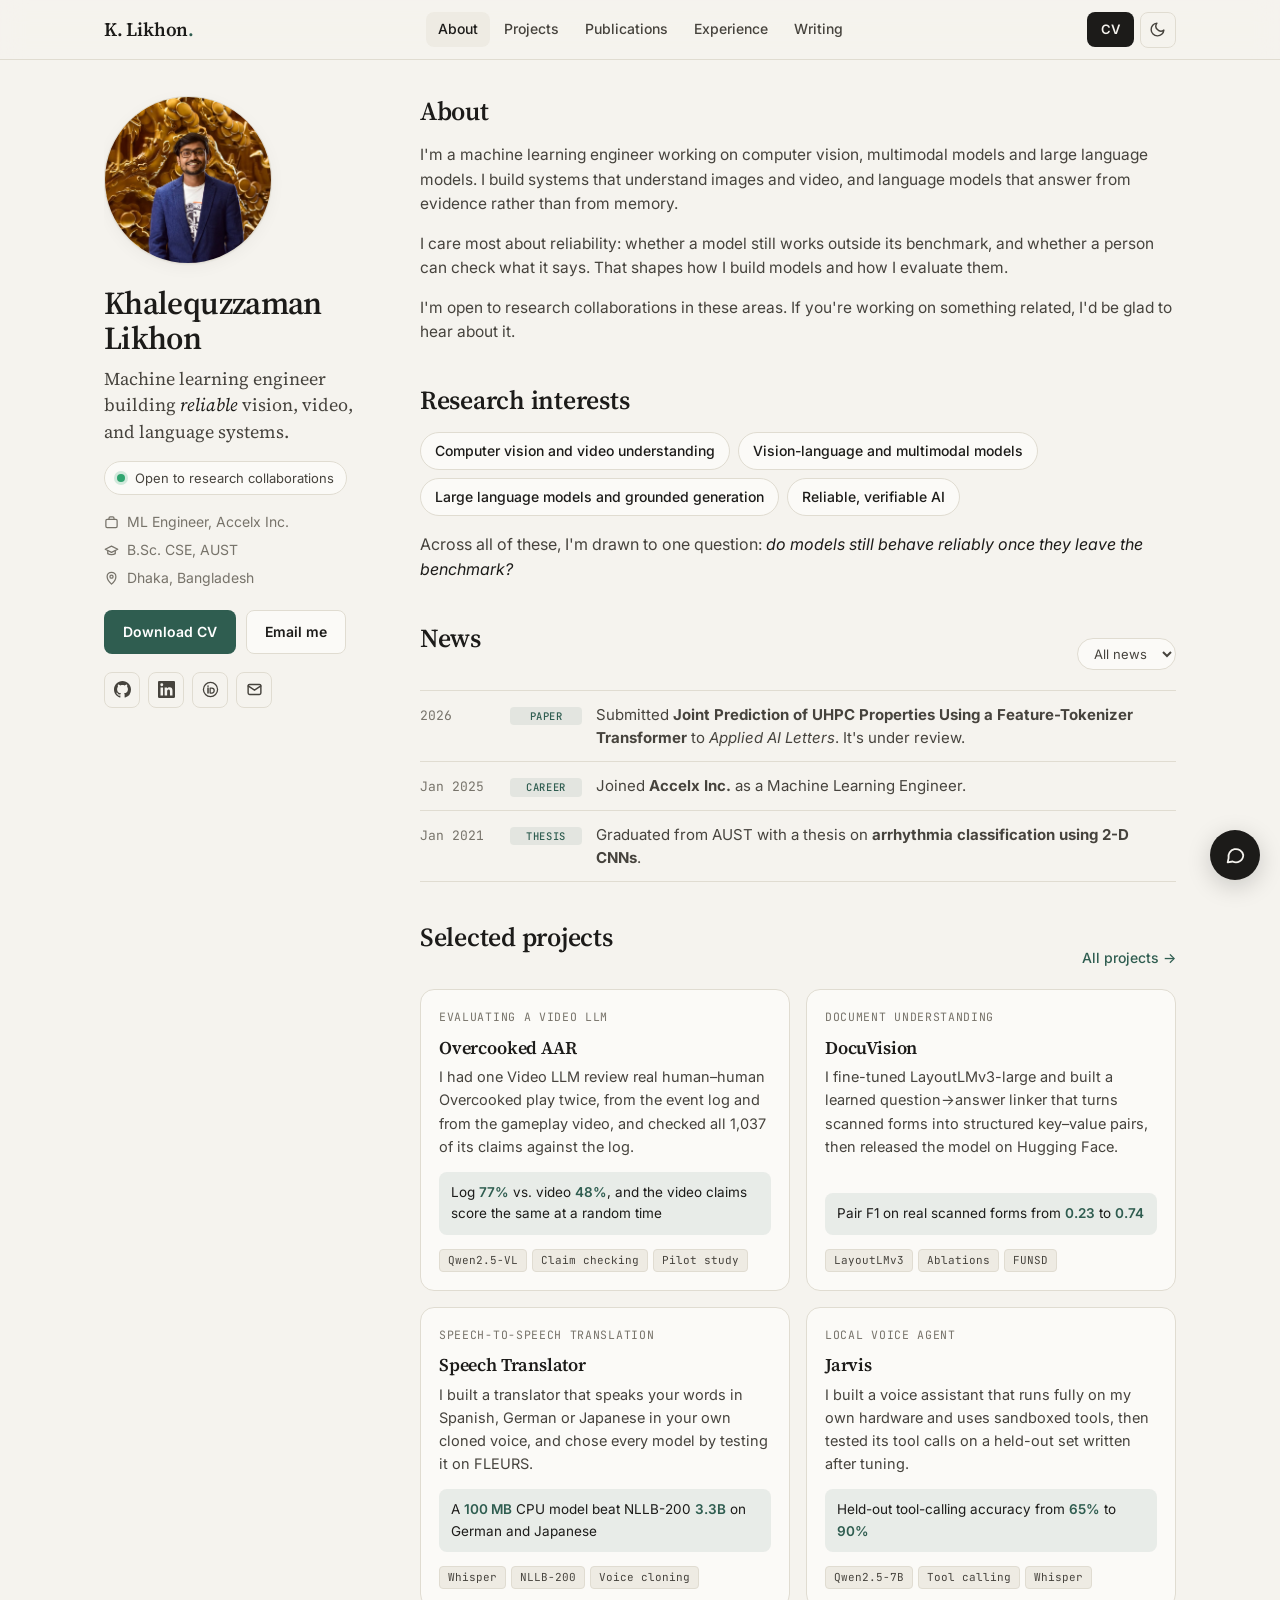
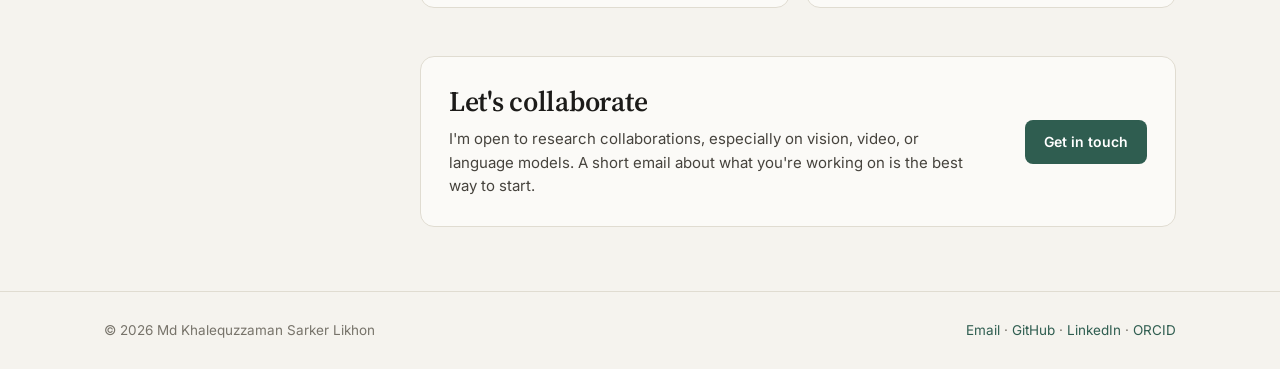
==== index.html @ 41e04973 "add docuvision, speech translator and jarvis; update overcooked results and selected projects" ====
<!DOCTYPE html>
<html lang="en" data-theme="light">
<head>
  <meta charset="UTF-8">
  <meta name="viewport" content="width=device-width, initial-scale=1.0">
  <title>Khalequzzaman Likhon — Machine Learning Engineer &amp; Researcher</title>
  <meta name="description" content="Md Khalequzzaman Sarker Likhon is a machine learning engineer at Accelx Inc. working on computer vision, real-time video understanding, large language models, and multimodal learning, with a focus on reliability.">
  <meta name="author" content="Md Khalequzzaman Sarker Likhon">
  <meta name="theme-color" content="#f5f3ee">
  <meta property="og:type" content="profile">
  <meta property="og:title" content="Khalequzzaman Likhon — Machine Learning Engineer &amp; Researcher">
  <meta property="og:description" content="Computer vision, real-time video understanding, LLMs, and multimodal learning, built to be reliable.">
  <meta property="og:image" content="assets/profile.jpg">
  <meta name="twitter:card" content="summary">
  <script>(function(){var t;try{t=localStorage.getItem('theme')}catch(e){}if(!t){t=window.matchMedia&&matchMedia('(prefers-color-scheme: dark)').matches?'dark':'light'}document.documentElement.setAttribute('data-theme',t)})();</script>
  <link rel="stylesheet" href="css/style.css">
  <link rel="icon" href="data:image/svg+xml,<svg xmlns='http://www.w3.org/2000/svg' viewBox='0 0 64 64'><rect width='64' height='64' rx='14' fill='%232f5d50'/><text x='50%' y='54%' dominant-baseline='middle' text-anchor='middle' font-family='Georgia,serif' font-size='30' fill='white'>KL</text></svg>">
  <script type="application/ld+json">
  {
    "@context": "https://schema.org",
    "@type": "Person",
    "name": "Md Khalequzzaman Sarker Likhon",
    "alternateName": "Khalequzzaman Likhon",
    "jobTitle": "Machine Learning Engineer",
    "worksFor": { "@type": "Organization", "name": "Accelx Inc." },
    "alumniOf": { "@type": "CollegeOrUniversity", "name": "Ahsanullah University of Science and Technology" },
    "address": { "@type": "PostalAddress", "addressLocality": "Dhaka", "addressCountry": "BD" },
    "email": "mailto:khalequzzamanlikhon@gmail.com",
    "identifier": "https://orcid.org/0009-0002-7048-0727",
    "sameAs": [
      "https://github.com/khalequzzamanlikhon",
      "https://linkedin.com/in/khalequzzaman-likhon",
      "https://orcid.org/0009-0002-7048-0727"
    ]
  }
  </script>
</head>
<body>
  <a class="skip-link" href="#main">Skip to content</a>

  <header class="site-nav">
    <nav class="nav-inner" aria-label="Primary">
      <a class="brand" href="index.html">K. Likhon<span>.</span></a>
      <ul class="nav-links">
        <li><a href="index.html" aria-current="page">About</a></li>
        <li><a href="projects.html">Projects</a></li>
        <li><a href="publications.html">Publications</a></li>
        <li><a href="experience.html">Experience</a></li>
        <li><a href="blog.html">Writing</a></li>
      </ul>
      <div class="nav-actions">
        <a class="btn-cv" href="khalequzzamanlikhon_cv.pdf" target="_blank" rel="noopener">CV</a>
        <button class="icon-btn theme-toggle" type="button" aria-label="Switch theme" aria-pressed="false">
          <svg class="icon-moon" viewBox="0 0 24 24" fill="none" stroke="currentColor" stroke-width="2" stroke-linecap="round" stroke-linejoin="round"><path d="M21 12.8A9 9 0 1 1 11.2 3a7 7 0 0 0 9.8 9.8z"/></svg>
          <svg class="icon-sun" viewBox="0 0 24 24" fill="none" stroke="currentColor" stroke-width="2" stroke-linecap="round"><circle cx="12" cy="12" r="4"/><path d="M12 2v2M12 20v2M4.9 4.9l1.4 1.4M17.7 17.7l1.4 1.4M2 12h2M20 12h2M4.9 19.1l1.4-1.4M17.7 6.3l1.4-1.4"/></svg>
        </button>
        <button class="icon-btn menu-btn" type="button" aria-label="Open menu" aria-expanded="false" aria-controls="mobileMenu">
          <svg viewBox="0 0 24 24" fill="none" stroke="currentColor" stroke-width="2" stroke-linecap="round"><path d="M4 7h16M4 12h16M4 17h16"/></svg>
        </button>
      </div>
    </nav>
  </header>
  <div class="mobile-menu" id="mobileMenu" hidden>
    <ul>
      <li><a href="index.html" aria-current="page">About</a></li>
      <li><a href="projects.html">Projects</a></li>
      <li><a href="publications.html">Publications</a></li>
      <li><a href="experience.html">Experience</a></li>
      <li><a href="blog.html">Writing</a></li>
      <li><a href="khalequzzamanlikhon_cv.pdf" target="_blank" rel="noopener">CV (PDF)</a></li>
    </ul>
  </div>

  <main id="main" class="home-layout">

    <!-- ============ LEFT: INTRO ============ -->
    <aside class="profile" aria-label="Profile">
      <div class="profile-photo">
        <img src="assets/profile.jpg" alt="Portrait of Khalequzzaman Likhon" width="168" height="168">
      </div>
      <h1>Khalequzzaman Likhon</h1>
      <p class="profile-tagline">Machine learning engineer building <em>reliable</em> vision, video, and language systems.</p>
      <div class="status"><span class="status-dot" aria-hidden="true"></span>Open to research collaborations</div>
      <ul class="profile-meta">
        <li><svg viewBox="0 0 24 24" fill="none" stroke="currentColor" stroke-width="2" stroke-linecap="round" stroke-linejoin="round"><rect x="3" y="7" width="18" height="13" rx="2"/><path d="M8 7V5a2 2 0 0 1 2-2h4a2 2 0 0 1 2 2v2"/></svg>ML Engineer, Accelx Inc.</li>
        <li><svg viewBox="0 0 24 24" fill="none" stroke="currentColor" stroke-width="2" stroke-linecap="round" stroke-linejoin="round"><path d="M22 10 12 5 2 10l10 5 10-5z"/><path d="M6 12v5c3 2 9 2 12 0v-5"/></svg>B.Sc. CSE, AUST</li>
        <li><svg viewBox="0 0 24 24" fill="none" stroke="currentColor" stroke-width="2" stroke-linecap="round" stroke-linejoin="round"><path d="M12 21s-7-6.2-7-12a7 7 0 0 1 14 0c0 5.8-7 12-7 12z"/><circle cx="12" cy="9" r="2.5"/></svg>Dhaka, Bangladesh</li>
      </ul>
      <div class="hero-cta">
        <a class="btn btn-primary" href="khalequzzamanlikhon_cv.pdf" target="_blank" rel="noopener">Download CV</a>
        <a class="btn btn-ghost" href="mailto:khalequzzamanlikhon@gmail.com">Email me</a>
      </div>
      <div class="social">
        <a class="icon-btn" href="https://github.com/khalequzzamanlikhon" target="_blank" rel="noopener" aria-label="GitHub"><svg viewBox="0 0 16 16" fill="currentColor"><path d="M8 0C3.58 0 0 3.58 0 8c0 3.54 2.29 6.53 5.47 7.59.4.07.55-.17.55-.38 0-.19-.01-.82-.01-1.49-2.01.37-2.53-.49-2.69-.94-.09-.23-.48-.94-.82-1.13-.28-.15-.68-.52-.01-.53.63-.01 1.08.58 1.23.82.72 1.21 1.87.87 2.33.66.07-.52.28-.87.51-1.07-1.78-.2-3.64-.89-3.64-3.95 0-.87.31-1.59.82-2.15-.08-.2-.36-1.02.08-2.12 0 0 .67-.21 2.2.82.64-.18 1.32-.27 2-.27.68 0 1.36.09 2 .27 1.53-1.04 2.2-.82 2.2-.82.44 1.1.16 1.92.08 2.12.51.56.82 1.27.82 2.15 0 3.07-1.87 3.75-3.65 3.95.29.25.54.73.54 1.48 0 1.07-.01 1.93-.01 2.2 0 .21.15.46.55.38A8.013 8.013 0 0016 8c0-4.42-3.58-8-8-8z"/></svg></a>
        <a class="icon-btn" href="https://linkedin.com/in/khalequzzaman-likhon" target="_blank" rel="noopener" aria-label="LinkedIn"><svg viewBox="0 0 24 24" fill="currentColor"><path d="M20.45 20.45h-3.56v-5.57c0-1.33-.02-3.04-1.85-3.04-1.85 0-2.14 1.45-2.14 2.94v5.67H9.35V9h3.41v1.56h.05c.48-.9 1.64-1.85 3.37-1.85 3.6 0 4.27 2.37 4.27 5.46v6.28zM5.34 7.43a2.06 2.06 0 1 1 0-4.13 2.06 2.06 0 0 1 0 4.13zM7.12 20.45H3.56V9h3.56v11.45zM22.23 0H1.77C.79 0 0 .77 0 1.73v20.54C0 23.23.79 24 1.77 24h20.45c.98 0 1.78-.77 1.78-1.73V1.73C24 .77 23.2 0 22.22 0z"/></svg></a>
        <a class="icon-btn" href="https://orcid.org/0009-0002-7048-0727" target="_blank" rel="noopener" aria-label="ORCID"><svg viewBox="0 0 24 24" fill="none" stroke="currentColor" stroke-width="1.8"><circle cx="12" cy="12" r="10"/><path d="M8.5 10v7M8.5 7.2v.1" stroke-linecap="round" stroke-width="2.2"/><path d="M11.5 10h2.2a3.5 3.5 0 0 1 0 7h-2.2z" stroke-linejoin="round"/></svg></a>
        <a class="icon-btn" href="mailto:khalequzzamanlikhon@gmail.com" aria-label="Email"><svg viewBox="0 0 24 24" fill="none" stroke="currentColor" stroke-width="2" stroke-linecap="round" stroke-linejoin="round"><rect x="3" y="5" width="18" height="14" rx="2"/><path d="m3 7 9 6 9-6"/></svg></a>
      </div>
    </aside>

    <!-- ============ RIGHT: CONTENT ============ -->
    <div class="home-content">

      <section class="section" id="about">
        <h2 class="section-title">About</h2>
        <div class="prose">
          <p>I'm a machine learning engineer working on computer vision, multimodal models and large language models. I build systems that understand images and video, and language models that answer from evidence rather than from memory.</p>

          <p>I care most about reliability: whether a model still works outside its benchmark, and whether a person can check what it says. That shapes how I build models and how I evaluate them.</p>

          <p>I'm open to research collaborations in these areas. If you're working on something related, I'd be glad to hear about it.</p>
        </div>
      </section>

      <section class="section" id="research">
        <h2 class="section-title">Research interests</h2>
        <ul class="area-list" aria-label="Research areas">
          <li>Computer vision and video understanding</li>
          <li>Vision-language and multimodal models</li>
          <li>Large language models and grounded generation</li>
          <li>Reliable, verifiable AI</li>
        </ul>
        <p class="research-note">Across all of these, I'm drawn to one question: <em>do models still behave reliably once they leave the benchmark?</em></p>
      </section>

      <section class="section" id="news">
        <div class="section-head">
          <h2 class="section-title">News</h2>
          <select class="select" id="newsFilter" data-filter-list="newsList" aria-label="Filter news">
            <option value="all">All news</option>
            <option value="paper">Papers</option>
            <option value="career">Career</option>
            <option value="thesis">Thesis</option>
          </select>
        </div>
        <ul class="news-list" id="newsList">
          <li class="news-item" data-type="paper">
            <span class="news-date">2026</span>
            <span class="tag">Paper</span>
            <p class="news-text">Submitted <strong>Joint Prediction of UHPC Properties Using a Feature-Tokenizer Transformer</strong> to <em>Applied AI Letters</em>. It's under review.</p>
          </li>
          <li class="news-item" data-type="career">
            <span class="news-date">Jan 2025</span>
            <span class="tag">Career</span>
            <p class="news-text">Joined <strong>Accelx Inc.</strong> as a Machine Learning Engineer.</p>
          </li>
          <li class="news-item" data-type="thesis">
            <span class="news-date">Jan 2021</span>
            <span class="tag">Thesis</span>
            <p class="news-text">Graduated from AUST with a thesis on <strong>arrhythmia classification using 2-D CNNs</strong>.</p>
          </li>
        </ul>
      </section>

      <section class="section" id="work">
        <div class="section-head">
          <h2 class="section-title">Selected projects</h2>
          <a class="link-arrow" href="projects.html">All projects →</a>
        </div>

        <div class="card-grid">
          <a class="card reveal" href="projects.html#overcooked">
            <span class="card-kicker">Evaluating a Video LLM</span>
            <h3>Overcooked AAR</h3>
            <p>I had one Video LLM review real human–human Overcooked play twice, from the event log and from the gameplay video, and checked all 1,037 of its claims against the log.</p>
            <div class="highlight">Log <b>77%</b> vs. video <b>48%</b>, and the video claims score the same at a random time</div>
            <div class="stack"><span>Qwen2.5-VL</span><span>Claim checking</span><span>Pilot study</span></div>
          </a>
          <a class="card reveal" href="projects.html#docuvision">
            <span class="card-kicker">Document understanding</span>
            <h3>DocuVision</h3>
            <p>I fine-tuned LayoutLMv3-large and built a learned question→answer linker that turns scanned forms into structured key–value pairs, then released the model on Hugging Face.</p>
            <div class="highlight">Pair F1 on real scanned forms from <b>0.23</b> to <b>0.74</b></div>
            <div class="stack"><span>LayoutLMv3</span><span>Ablations</span><span>FUNSD</span></div>
          </a>
          <a class="card reveal" href="projects.html#speechtranslator">
            <span class="card-kicker">Speech-to-speech translation</span>
            <h3>Speech Translator</h3>
            <p>I built a translator that speaks your words in Spanish, German or Japanese in your own cloned voice, and chose every model by testing it on FLEURS.</p>
            <div class="highlight">A <b>100 MB</b> CPU model beat NLLB-200 <b>3.3B</b> on German and Japanese</div>
            <div class="stack"><span>Whisper</span><span>NLLB-200</span><span>Voice cloning</span></div>
          </a>
          <a class="card reveal" href="projects.html#jarvis">
            <span class="card-kicker">Local voice agent</span>
            <h3>Jarvis</h3>
            <p>I built a voice assistant that runs fully on my own hardware and uses sandboxed tools, then tested its tool calls on a held-out set written after tuning.</p>
            <div class="highlight">Held-out tool-calling accuracy from <b>65%</b> to <b>90%</b></div>
            <div class="stack"><span>Qwen2.5-7B</span><span>Tool calling</span><span>Whisper</span></div>
          </a>
        </div>
      </section>

      <section id="contact">
        <div class="contact reveal">
          <div>
            <h2>Let's collaborate</h2>
            <p>I'm open to research collaborations, especially on vision, video, or language models. A short email about what you're working on is the best way to start.</p>
          </div>
          <div class="hero-cta">
            <a class="btn btn-primary" href="mailto:khalequzzamanlikhon@gmail.com">Get in touch</a>
          </div>
        </div>
      </section>
    </div>
  </main>

  <footer class="site-footer">
    <div class="footer-inner">
      <p>© <span id="year">2026</span> Md Khalequzzaman Sarker Likhon</p>
      <p><a href="mailto:khalequzzamanlikhon@gmail.com">Email</a> · <a href="https://github.com/khalequzzamanlikhon" target="_blank" rel="noopener">GitHub</a> · <a href="https://linkedin.com/in/khalequzzaman-likhon" target="_blank" rel="noopener">LinkedIn</a> · <a href="https://orcid.org/0009-0002-7048-0727" target="_blank" rel="noopener">ORCID</a></p>
    </div>
  </footer>

  <script src="js/main.js"></script>
</body>
</html>
---- css/style.css ----
/* ============================================
   Khalequzzaman Likhon — Portfolio Stylesheet
   Two themes: warm off-white (light) and true black (dark)
   ============================================ */

@import url('https://fonts.googleapis.com/css2?family=Source+Serif+4:opsz,wght@8..60,400;8..60,600;8..60,700&family=Inter:wght@400;500;600&family=JetBrains+Mono:wght@400;500&display=swap');

:root {
  --bg: #f5f3ee;
  --surface: #fbfaf7;
  --surface-2: #eeebe3;
  --text: #1c1b19;
  --text-2: #46433d;
  --muted: #77736a;
  --border: #e0dcd1;
  --border-strong: #cdc8bb;
  --accent: #2f5d50;
  --accent-hover: #234a3f;
  --accent-soft: rgba(47, 93, 80, 0.09);
  --on-accent: #ffffff;
  --tag-research: #7a4b16;
  --tag-research-bg: rgba(160, 100, 30, 0.10);
  --tag-project: #2f4f86;
  --tag-project-bg: rgba(47, 79, 134, 0.09);
  --shadow: 0 1px 2px rgba(40, 35, 25, 0.05), 0 4px 16px rgba(40, 35, 25, 0.04);
  --nav-bg: rgba(245, 243, 238, 0.86);

  --font-serif: 'Source Serif 4', Georgia, 'Times New Roman', serif;
  --font-sans: 'Inter', -apple-system, BlinkMacSystemFont, 'Segoe UI', Helvetica, Arial, sans-serif;
  --font-mono: 'JetBrains Mono', ui-monospace, SFMono-Regular, Menlo, Consolas, monospace;

  --radius: 8px;
  --radius-lg: 14px;
  --nav-h: 60px;
  --content: 840px;
}

[data-theme="dark"] {
  --bg: #000000;
  --surface: #0b0b0b;
  --surface-2: #141414;
  --text: #ecebe7;
  --text-2: #b4b1a9;
  --muted: #7f7c75;
  --border: #222222;
  --border-strong: #333333;
  --accent: #82c7b0;
  --accent-hover: #a3dac7;
  --accent-soft: rgba(130, 199, 176, 0.10);
  --on-accent: #06120e;
  --tag-research: #e3b273;
  --tag-research-bg: rgba(227, 178, 115, 0.12);
  --tag-project: #9db8ee;
  --tag-project-bg: rgba(157, 184, 238, 0.12);
  --shadow: 0 0 0 1px rgba(255, 255, 255, 0.02);
  --nav-bg: rgba(0, 0, 0, 0.82);
  color-scheme: dark;
}

*, *::before, *::after { margin: 0; padding: 0; box-sizing: border-box; }

html { scroll-behavior: smooth; scroll-padding-top: calc(var(--nav-h) + 16px); }

body {
  font-family: var(--font-sans);
  font-size: 15px;
  line-height: 1.58;
  background: var(--bg);
  color: var(--text);
  -webkit-font-smoothing: antialiased;
  text-rendering: optimizeLegibility;
  transition: background-color .25s ease, color .25s ease;
}

img { max-width: 100%; display: block; }

[hidden] { display: none !important; }

a { color: var(--accent); text-decoration: none; }
a:hover { color: var(--accent-hover); text-decoration: underline; text-underline-offset: 3px; }

:focus-visible { outline: 2px solid var(--accent); outline-offset: 2px; border-radius: 4px; }

::selection { background: var(--accent); color: var(--on-accent); }

.skip-link {
  position: absolute; left: 16px; top: -100px;
  background: var(--accent); color: var(--on-accent);
  padding: 8px 14px; border-radius: var(--radius); z-index: 1000;
}
.skip-link:focus { top: 12px; color: var(--on-accent); }

/* ===== NAV ===== */
.site-nav {
  position: sticky; top: 0; z-index: 100;
  height: var(--nav-h);
  background: var(--nav-bg);
  backdrop-filter: saturate(160%) blur(12px);
  -webkit-backdrop-filter: saturate(160%) blur(12px);
  border-bottom: 1px solid var(--border);
}

.nav-inner {
  max-width: 1120px; height: 100%;
  margin: 0 auto; padding: 0 24px;
  display: flex; align-items: center; justify-content: space-between; gap: 16px;
}

.brand {
  font-family: var(--font-serif);
  font-weight: 600; font-size: 19px;
  color: var(--text); letter-spacing: -0.01em;
  white-space: nowrap;
}
.brand:hover { color: var(--text); text-decoration: none; }
.brand span { color: var(--accent); }

.nav-links { display: flex; align-items: center; gap: 2px; list-style: none; }

.nav-links a {
  display: block; padding: 6px 12px;
  font-size: 14px; font-weight: 500;
  color: var(--text-2); border-radius: var(--radius);
}
.nav-links a:hover { color: var(--text); background: var(--surface-2); text-decoration: none; }
.nav-links a[aria-current="page"] { color: var(--text); background: var(--surface-2); }

.nav-actions { display: flex; align-items: center; gap: 6px; }

.icon-btn {
  width: 36px; height: 36px;
  display: inline-flex; align-items: center; justify-content: center;
  background: transparent; color: var(--text-2);
  border: 1px solid var(--border); border-radius: var(--radius);
  cursor: pointer; transition: color .2s, border-color .2s, background .2s;
}
.icon-btn:hover { color: var(--text); border-color: var(--border-strong); background: var(--surface-2); }
.icon-btn svg { width: 17px; height: 17px; }

.theme-toggle .icon-sun { display: none; }
[data-theme="dark"] .theme-toggle .icon-sun { display: block; }
[data-theme="dark"] .theme-toggle .icon-moon { display: none; }

.menu-btn { display: none; }

.btn-cv {
  font-size: 13px; font-weight: 600;
  padding: 7px 14px; border-radius: var(--radius);
  background: var(--text); color: var(--bg);
}
.btn-cv:hover { color: var(--bg); text-decoration: none; opacity: .88; }

/* ===== LAYOUT ===== */
.container { max-width: var(--content); margin: 0 auto; padding: 0 24px; }
.container-wide { max-width: 1120px; margin: 0 auto; padding: 0 24px; }

main { padding-bottom: 64px; }

.section { padding-top: 48px; }

.eyebrow {
  font-family: var(--font-mono);
  font-size: 12px; font-weight: 500;
  letter-spacing: .08em; text-transform: uppercase;
  color: var(--accent);
  margin-bottom: 10px;
}

h1, h2, h3, h4 { font-family: var(--font-serif); font-weight: 600; color: var(--text); line-height: 1.2; letter-spacing: -0.01em; }

.section-title { font-size: clamp(21px, 2.4vw, 25px); margin-bottom: 10px; }
.section-lead { color: var(--text-2); font-size: 15.5px; max-width: 660px; margin-bottom: 24px; }

.section-head { display: flex; align-items: flex-end; justify-content: space-between; gap: 16px; flex-wrap: wrap; margin-bottom: 24px; }
.section-head .section-title { margin-bottom: 0; }

.link-arrow { font-size: 14px; font-weight: 500; white-space: nowrap; }

.prose p { color: var(--text-2); margin-bottom: 15px; font-size: 15.5px; }
.prose p:last-child { margin-bottom: 0; }
.prose strong { color: var(--text); font-weight: 600; }

.page-header { padding-top: 44px; padding-bottom: 6px; }
.page-header h1 { font-size: clamp(27px, 3.6vw, 34px); margin-bottom: 10px; }
.page-header p { color: var(--text-2); font-size: 16px; max-width: 660px; }

.rule { height: 1px; background: var(--border); margin: 40px 0 0; border: 0; }

/* ===== HERO ===== */
.hero { padding-top: 48px; }

.hero-grid {
  display: grid;
  grid-template-columns: 1fr 240px;
  gap: 44px; align-items: center;
}

.hero h1 {
  font-size: clamp(31px, 4.4vw, 42px);
  line-height: 1.08; letter-spacing: -0.02em;
  margin-bottom: 18px;
}

.hero-tagline {
  font-family: var(--font-serif);
  font-size: clamp(17px, 1.9vw, 19px);
  line-height: 1.45; color: var(--text-2);
  margin-bottom: 22px; max-width: 620px;
}
.hero-tagline em { color: var(--text); font-style: italic; }

.hero-meta { display: flex; flex-wrap: wrap; gap: 8px 18px; color: var(--muted); font-size: 14px; margin-bottom: 26px; }
.hero-meta span { display: inline-flex; align-items: center; gap: 6px; }
.hero-meta svg { width: 15px; height: 15px; }

.status {
  display: inline-flex; align-items: center; gap: 10px;
  padding: 6px 12px; border-radius: 100px;
  background: var(--surface); border: 1px solid var(--border);
  font-size: 13px; color: var(--text-2);
  margin-bottom: 24px;
}
.status-dot { width: 8px; height: 8px; border-radius: 50%; background: #2fa56f; box-shadow: 0 0 0 3px rgba(47, 165, 111, .2); }

.hero-cta { display: flex; flex-wrap: wrap; gap: 10px; }

.btn {
  display: inline-flex; align-items: center; gap: 8px;
  padding: 10px 18px; border-radius: var(--radius);
  font-size: 14px; font-weight: 600;
  border: 1px solid transparent; transition: all .2s;
}
.btn svg { width: 16px; height: 16px; }
.btn-primary { background: var(--accent); color: var(--on-accent); }
.btn-primary:hover { background: var(--accent-hover); color: var(--on-accent); text-decoration: none; }
.btn-ghost { background: var(--surface); color: var(--text); border-color: var(--border); }
.btn-ghost:hover { border-color: var(--border-strong); color: var(--text); text-decoration: none; background: var(--surface-2); }

.hero-photo {
  width: 240px; aspect-ratio: 1;
  border-radius: 50%; overflow: hidden;
  border: 1px solid var(--border);
  background: var(--surface-2);
  box-shadow: var(--shadow);
}
.hero-photo img { width: 100%; height: 100%; object-fit: cover; object-position: 50% 22%; }

.social { display: flex; gap: 8px; margin-top: 22px; }

/* ===== RESEARCH INTERESTS ===== */
.interest-grid { display: grid; grid-template-columns: repeat(2, 1fr); gap: 16px; }

.interest {
  position: relative;
  padding: 20px; border-radius: var(--radius-lg);
  background: var(--surface); border: 1px solid var(--border);
  transition: border-color .2s, transform .2s;
}
.interest:hover { border-color: var(--border-strong); }

.interest-num { font-family: var(--font-mono); font-size: 12px; color: var(--muted); margin-bottom: 14px; display: block; }
.interest h3 { font-size: 18px; margin-bottom: 7px; }
.interest p { color: var(--text-2); font-size: 15px; margin-bottom: 14px; }

.interest-q {
  font-family: var(--font-serif); font-style: italic;
  color: var(--text); font-size: 15.5px; line-height: 1.5;
  padding-left: 12px; border-left: 2px solid var(--accent);
  margin-bottom: 16px;
}

.interest-evidence { font-size: 13px; color: var(--muted); }
.interest-evidence a { font-weight: 500; }

/* ===== ABOUT ===== */
.about-grid { display: grid; grid-template-columns: 1fr 250px; gap: 36px; align-items: start; }

.facts {
  background: var(--surface); border: 1px solid var(--border);
  border-radius: var(--radius-lg); padding: 20px;
  position: sticky; top: calc(var(--nav-h) + 20px);
}
.facts dt { font-family: var(--font-mono); font-size: 11px; text-transform: uppercase; letter-spacing: .08em; color: var(--muted); }
.facts dd { font-size: 14px; color: var(--text); margin: 2px 0 14px; line-height: 1.45; }
.facts dd:last-child { margin-bottom: 0; }

.principles { display: grid; grid-template-columns: repeat(3, 1fr); gap: 16px; margin-top: 32px; }
.principle { padding-top: 14px; border-top: 2px solid var(--text); }
.principle h4 { font-family: var(--font-sans); font-size: 14px; font-weight: 600; margin-bottom: 6px; }
.principle p { font-size: 14px; color: var(--text-2); line-height: 1.55; }

/* ===== NEWS ===== */
.controls { display: flex; gap: 6px; flex-wrap: wrap; }

.select, .chip {
  font-family: inherit; font-size: 13px;
  padding: 6px 12px; border-radius: 100px;
  background: var(--surface); color: var(--text-2);
  border: 1px solid var(--border); cursor: pointer;
  transition: all .2s;
}
.chip:hover { border-color: var(--border-strong); color: var(--text); }
.chip[aria-pressed="true"] { background: var(--text); color: var(--bg); border-color: var(--text); }

.news-list { list-style: none; border-top: 1px solid var(--border); }
.news-item { display: grid; grid-template-columns: 76px 72px 1fr; gap: 14px; align-items: baseline; padding: 12px 0; border-bottom: 1px solid var(--border); }
.news-date { font-family: var(--font-mono); font-size: 13px; color: var(--muted); }
.news-item .tag { margin: 0; text-align: center; }
.news-text { color: var(--text-2); font-size: 15px; line-height: 1.55; }

/* Research areas list */
.area-list { list-style: none; display: flex; flex-wrap: wrap; gap: 8px; margin: 18px 0 22px; }
.area-list li {
  font-size: 14px; font-weight: 500; color: var(--text);
  padding: 7px 14px; border-radius: 100px;
  background: var(--surface); border: 1px solid var(--border);
}
.subhead { font-size: 18px; margin: 8px 0 14px; }
.interest .interest-num { margin-bottom: 10px; color: var(--accent); }
.interest .interest-q { margin-bottom: 12px; }

.tag {
  display: inline-block; vertical-align: 1px;
  font-family: var(--font-mono); font-size: 10.5px; font-weight: 500;
  text-transform: uppercase; letter-spacing: .05em;
  padding: 1px 7px; border-radius: 4px; margin-right: 8px;
  background: var(--accent-soft); color: var(--accent);
}
.tag.research { background: var(--tag-research-bg); color: var(--tag-research); }
.tag.project { background: var(--tag-project-bg); color: var(--tag-project); }

/* ===== CARDS / PROJECTS ===== */
.card-grid { display: grid; grid-template-columns: repeat(2, 1fr); gap: 16px; }

.card {
  display: flex; flex-direction: column;
  padding: 18px; border-radius: var(--radius-lg);
  background: var(--surface); border: 1px solid var(--border);
  color: inherit; transition: border-color .2s, transform .2s, box-shadow .2s;
}
a.card:hover { text-decoration: none; color: inherit; border-color: var(--border-strong); transform: translateY(-2px); box-shadow: var(--shadow); }

.card-kicker { font-family: var(--font-mono); font-size: 11.5px; color: var(--muted); text-transform: uppercase; letter-spacing: .06em; margin-bottom: 10px; }
.card h3 { font-size: 18px; margin-bottom: 7px; }
.card p { font-size: 14.5px; color: var(--text-2); line-height: 1.6; flex: 1; }

.highlight {
  margin-top: 14px; padding: 10px 12px;
  font-size: 13.5px; color: var(--text);
  background: var(--accent-soft); border-radius: var(--radius);
}
.highlight b { color: var(--accent); font-weight: 600; }

.stack { display: flex; flex-wrap: wrap; gap: 5px; margin-top: 14px; }
.stack span {
  font-family: var(--font-mono); font-size: 11px;
  padding: 2px 8px; border-radius: 4px;
  background: var(--surface-2); color: var(--text-2);
  border: 1px solid var(--border);
}

.card-links { display: flex; gap: 14px; margin-top: 16px; font-size: 13.5px; font-weight: 500; }

/* Project entries (projects page) */
.project-group { margin-top: 40px; }
.project-group > h2 { font-size: 20px; margin-bottom: 6px; }
.project-group > p { color: var(--text-2); margin-bottom: 20px; }

.project {
  display: grid; grid-template-columns: 1fr; gap: 6px;
  padding: 20px 0; border-top: 1px solid var(--border);
}
.project-top { display: flex; justify-content: space-between; align-items: baseline; gap: 12px; flex-wrap: wrap; }
.project h3 { font-size: 19px; }
.project-sub { color: var(--muted); font-size: 14px; font-family: var(--font-mono); }
.project p { color: var(--text-2); font-size: 15.5px; }
.project ul { margin: 6px 0 0 18px; color: var(--text-2); font-size: 15px; }
.project li { margin-bottom: 6px; }
.project li::marker { color: var(--accent); }

.badge {
  font-family: var(--font-mono); font-size: 11px; font-weight: 500;
  padding: 3px 9px; border-radius: 100px;
  border: 1px solid var(--border); color: var(--text-2);
  white-space: nowrap;
}
.badge.prod { border-color: transparent; background: var(--accent-soft); color: var(--accent); }

.filter-bar { display: flex; gap: 6px; flex-wrap: wrap; margin-top: 28px; }

/* Search (projects, publications) */
.search-box { position: relative; max-width: 420px; margin-top: 28px; }
.search-box svg {
  position: absolute; left: 14px; top: 50%; transform: translateY(-50%);
  width: 16px; height: 16px; color: var(--muted); pointer-events: none;
}
.search-input {
  width: 100%; font-family: inherit; font-size: 14px;
  padding: 9px 14px 9px 38px; border-radius: 100px;
  background: var(--surface); color: var(--text);
  border: 1px solid var(--border); transition: border-color .2s, box-shadow .2s;
}
.search-input::placeholder { color: var(--muted); }
.search-input:hover { border-color: var(--border-strong); }
.search-input:focus { outline: none; border-color: var(--accent); box-shadow: 0 0 0 3px var(--accent-soft); }
/* Title, profile link and search on one line (projects, publications) */
.page-bar { display: flex; align-items: center; gap: 12px; flex-wrap: wrap; }
.page-bar h1 { margin: 0; }
.page-bar .icon-btn { margin-right: auto; }
.page-bar .search-box { margin-top: 0; flex: 0 1 300px; }
@media (max-width: 520px) { .page-bar .search-box { flex-basis: 100%; } }
.search-empty { display: flex; align-items: center; gap: 12px; flex-wrap: wrap; margin-top: 32px; color: var(--text-2); }

/* ===== PUBLICATIONS ===== */
.pub { padding: 24px 0; border-top: 1px solid var(--border); display: grid; grid-template-columns: 72px 1fr; gap: 20px; }
.pub-year { font-family: var(--font-mono); font-size: 14px; color: var(--muted); padding-top: 3px; }
.pub h3 { font-size: 19px; margin-bottom: 6px; line-height: 1.35; }
.pub-authors { font-size: 14.5px; color: var(--text-2); margin-bottom: 4px; }
.pub-authors .me { color: var(--text); font-weight: 600; text-decoration: underline; text-decoration-color: var(--accent); text-underline-offset: 3px; }
.pub-venue { font-size: 14px; color: var(--muted); font-style: italic; margin-bottom: 10px; }
.pub-abstract { font-size: 15px; color: var(--text-2); margin-bottom: 10px; }
.note { font-size: 13.5px; color: var(--muted); margin-top: 24px; }

/* ===== WRITING ===== */
.post { display: block; padding: 24px 0; border-top: 1px solid var(--border); color: inherit; }
.post-meta { display: flex; gap: 10px; align-items: center; margin-bottom: 8px; font-size: 13px; color: var(--muted); flex-wrap: wrap; }
.post h3 { font-size: 21px; margin-bottom: 8px; }
.post p { color: var(--text-2); font-size: 15.5px; }

/* ===== EXPERIENCE / TIMELINE ===== */
.timeline { list-style: none; position: relative; margin-top: 12px; }
.timeline::before { content: ''; position: absolute; left: 5px; top: 10px; bottom: 10px; width: 1px; background: var(--border-strong); }

.tl-item { position: relative; padding: 0 0 30px 32px; }
.tl-item:last-child { padding-bottom: 0; }
.tl-item::before {
  content: ''; position: absolute; left: 0; top: 8px;
  width: 11px; height: 11px; border-radius: 50%;
  background: var(--bg); border: 2px solid var(--accent);
}
.tl-head { display: flex; justify-content: space-between; align-items: baseline; gap: 12px; flex-wrap: wrap; }
.tl-head h3 { font-size: 22px; }
.tl-date { font-family: var(--font-mono); font-size: 13px; color: var(--muted); }
.tl-org { color: var(--text-2); font-weight: 500; margin-bottom: 12px; }

.subsystem { margin-top: 18px; }
.subsystem h4 { font-family: var(--font-sans); font-size: 15px; font-weight: 600; margin-bottom: 6px; }
.subsystem ul, .plain-list { margin-left: 18px; color: var(--text-2); font-size: 15px; }
.subsystem li, .plain-list li { margin-bottom: 6px; }
.subsystem li::marker, .plain-list li::marker { color: var(--accent); }

.skills { display: grid; grid-template-columns: repeat(2, 1fr); gap: 20px 32px; }
.skill-cat h4 { font-family: var(--font-mono); font-size: 12px; font-weight: 500; text-transform: uppercase; letter-spacing: .07em; color: var(--muted); margin-bottom: 8px; }
.skill-cat .stack { margin-top: 0; }
.skill-cat .stack span { font-size: 12px; padding: 3px 9px; }

.two-col { display: grid; grid-template-columns: 1fr 1fr; gap: 32px; }
.mini h3 { font-size: 20px; margin-bottom: 12px; }

/* ===== CONTACT ===== */
.contact {
  margin-top: 52px; padding: 28px;
  border-radius: var(--radius-lg);
  background: var(--surface); border: 1px solid var(--border);
  display: grid; grid-template-columns: 1fr auto; gap: 24px; align-items: center;
}
.contact h2 { font-size: 28px; margin-bottom: 8px; }
.contact p { color: var(--text-2); max-width: 520px; }

/* ===== FOOTER ===== */
.site-footer { border-top: 1px solid var(--border); padding: 28px 0; }
.footer-inner {
  max-width: 1120px; margin: 0 auto; padding: 0 24px;
  display: flex; justify-content: space-between; align-items: center; gap: 16px; flex-wrap: wrap;
  font-size: 13.5px; color: var(--muted);
}
.footer-inner .social { margin-top: 0; }

/* ===== REVEAL ===== */
@media (prefers-reduced-motion: no-preference) {
  .reveal { opacity: 0; transform: translateY(10px); transition: opacity .5s ease, transform .5s ease; }
  .reveal.in { opacity: 1; transform: none; }
}

/* ===== MOBILE MENU ===== */
.mobile-menu {
  position: fixed; top: var(--nav-h); left: 0; right: 0;
  background: var(--bg); border-bottom: 1px solid var(--border);
  padding: 12px 24px 20px; z-index: 99;
}
.mobile-menu[hidden] { display: none; }
.mobile-menu ul { list-style: none; }
.mobile-menu a { display: block; padding: 10px 0; font-size: 16px; color: var(--text); border-bottom: 1px solid var(--border); }
.mobile-menu a[aria-current="page"] { color: var(--accent); }

/* ===== HOME: PROFILE ON THE LEFT, CONTENT ON THE RIGHT ===== */
.home-layout {
  max-width: 1120px; margin: 0 auto; padding: 0 24px 64px;
  display: grid; grid-template-columns: 260px minmax(0, 1fr); gap: 56px;
}

.profile {
  position: sticky; top: var(--nav-h); align-self: start;
  padding: 36px 0 24px;
  max-height: calc(100vh - var(--nav-h)); overflow-y: auto; scrollbar-width: none;
}
.profile::-webkit-scrollbar { display: none; }

.profile-photo {
  width: 168px; aspect-ratio: 1; border-radius: 50%; overflow: hidden;
  border: 1px solid var(--border); background: var(--surface-2); box-shadow: var(--shadow);
  margin-bottom: 22px;
}
.profile-photo img { width: 100%; height: 100%; object-fit: cover; object-position: 50% 22%; }

.profile h1 { font-size: 32px; line-height: 1.1; letter-spacing: -0.02em; margin-bottom: 10px; }
.profile-tagline { font-family: var(--font-serif); font-size: 18px; line-height: 1.45; color: var(--text-2); margin-bottom: 16px; }
.profile-tagline em { color: var(--text); }
.profile .status { margin-bottom: 16px; }
.profile-meta { list-style: none; display: grid; gap: 6px; color: var(--muted); font-size: 14px; margin-bottom: 20px; }
.profile-meta li { display: flex; align-items: center; gap: 8px; }
.profile-meta svg { width: 15px; height: 15px; flex-shrink: 0; }
.profile .social { flex-wrap: wrap; margin-top: 18px; }

.home-content { padding-top: 36px; min-width: 0; }
.home-content .section { padding-top: 40px; }
.home-content .section:first-child { padding-top: 0; }
.home-content .section-title { font-size: 26px; margin-bottom: 16px; }
.home-content .section-head { margin-bottom: 20px; }
.home-content .area-list { margin: 0 0 16px; }
.home-content .contact { margin-top: 48px; }
.research-note { color: var(--text-2); font-size: 16px; }
.research-note em { color: var(--text); }

/* ===== CHAT (FAQ assistant) ===== */
.chat-widget { position: fixed; right: 20px; bottom: 20px; z-index: 200; }

.chat-toggle {
  width: 50px; height: 50px; border-radius: 50%;
  background: var(--text); color: var(--bg);
  border: none; cursor: pointer;
  display: flex; align-items: center; justify-content: center;
  box-shadow: 0 6px 24px rgba(0, 0, 0, .18);
  transition: transform .2s;
}
.chat-toggle:hover { transform: scale(1.06); }
.chat-toggle svg { width: 22px; height: 22px; }

.chat-panel {
  position: absolute; right: 0; bottom: 62px;
  width: 340px; height: 460px; max-height: calc(100vh - 110px);
  background: var(--surface); border: 1px solid var(--border);
  border-radius: var(--radius-lg);
  box-shadow: 0 24px 60px rgba(0, 0, 0, .18);
  display: flex; flex-direction: column; overflow: hidden;
}
.chat-panel[hidden] { display: none; }

.chat-header { padding: 13px 15px; border-bottom: 1px solid var(--border); display: flex; justify-content: space-between; align-items: start; gap: 8px; }
.chat-header h4 { font-family: var(--font-sans); font-size: 13.5px; font-weight: 600; }
.chat-header p { font-size: 11.5px; color: var(--muted); }
.chat-close { background: none; border: none; color: var(--muted); cursor: pointer; font-size: 20px; line-height: 1; }
.chat-avatar { width: 32px; height: 32px; border-radius: 50%; object-fit: cover; object-position: 50% 22%; flex-shrink: 0; }
.chat-id { display: flex; gap: 10px; align-items: center; }

.chat-messages { flex: 1; overflow-y: auto; padding: 14px; display: flex; flex-direction: column; gap: 8px; }

.msg { max-width: 88%; padding: 9px 12px; border-radius: 12px; font-size: 13px; line-height: 1.5; white-space: pre-line; }
.msg.bot { background: var(--surface-2); color: var(--text-2); align-self: flex-start; border-bottom-left-radius: 4px; }
.msg.user { background: var(--accent); color: var(--on-accent); align-self: flex-end; border-bottom-right-radius: 4px; }

.msg.typing { display: inline-flex; gap: 4px; padding: 12px 14px; }
.msg.typing span { width: 6px; height: 6px; border-radius: 50%; background: var(--muted); animation: blink 1.2s infinite ease-in-out; }
.msg.typing span:nth-child(2) { animation-delay: .15s; }
.msg.typing span:nth-child(3) { animation-delay: .3s; }
@keyframes blink { 0%, 80%, 100% { opacity: .25; } 40% { opacity: 1; } }

.quick { display: flex; flex-wrap: wrap; gap: 5px; padding: 0 14px 10px; }
.quick button {
  font-family: inherit; font-size: 11.5px;
  padding: 4px 10px; border-radius: 100px;
  background: transparent; color: var(--text-2);
  border: 1px solid var(--border); cursor: pointer;
}
.quick button:hover { border-color: var(--accent); color: var(--accent); }

.chat-form { display: flex; gap: 6px; padding: 10px 14px; border-top: 1px solid var(--border); }
.chat-form input {
  flex: 1; font: inherit; font-size: 13px;
  padding: 8px 12px; border-radius: 100px;
  background: var(--bg); color: var(--text);
  border: 1px solid var(--border); outline: none;
}
.chat-form input:focus { border-color: var(--accent); }
.chat-form button {
  width: 36px; height: 36px; border-radius: 50%;
  background: var(--accent); color: var(--on-accent);
  border: none; cursor: pointer; display: flex; align-items: center; justify-content: center;
}
.chat-form button svg { width: 16px; height: 16px; }

.msg a { color: inherit; text-decoration: underline; text-underline-offset: 2px; word-break: break-word; }
.chat-reset { background: none; border: none; color: var(--muted); cursor: pointer; font-size: 16px; line-height: 1; padding: 2px 4px; }
.chat-reset:hover, .chat-close:hover { color: var(--text); }
.chat-actions { display: flex; gap: 2px; align-items: center; }

@media (max-width: 1040px) {
  .home-layout { grid-template-columns: 230px minmax(0, 1fr); gap: 40px; }
  .home-content .card-grid { grid-template-columns: 1fr; }
}

@media (max-width: 860px) {
  .home-layout { grid-template-columns: 1fr; gap: 0; }
  .profile { position: static; max-height: none; overflow: visible; padding: 32px 0 0; }
  .profile-photo { width: 116px; }
  .home-content { padding-top: 36px; }
}

@media (max-height: 700px) and (min-width: 861px) {
  .profile { position: static; max-height: none; }
}

/* ===== RESPONSIVE ===== */
@media (max-width: 860px) {
  .nav-links, .nav-actions .btn-cv { display: none; }
  .menu-btn { display: inline-flex; }

  .hero { padding-top: 32px; }
  .hero-grid { grid-template-columns: 1fr; gap: 28px; }
  .hero-photo { width: 132px; order: -1; }

  .interest-grid, .card-grid, .skills, .two-col { grid-template-columns: 1fr; }
  .about-grid { grid-template-columns: 1fr; gap: 28px; }
  .facts { position: static; }
  .principles { grid-template-columns: 1fr; }
  .contact { grid-template-columns: 1fr; padding: 26px; }
  .section { padding-top: 40px; }
}

@media (max-width: 520px) {
  .container, .container-wide, .nav-inner, .footer-inner { padding-left: 16px; padding-right: 16px; }
  .news-item { grid-template-columns: auto auto 1fr; gap: 4px 10px; }
  .news-item .news-text { grid-column: 1 / -1; }
  .pub { grid-template-columns: 1fr; gap: 4px; }
  .chat-widget { right: 14px; bottom: 14px; }
  .chat-panel { width: calc(100vw - 28px); }
  .prose p { font-size: 16px; }
}
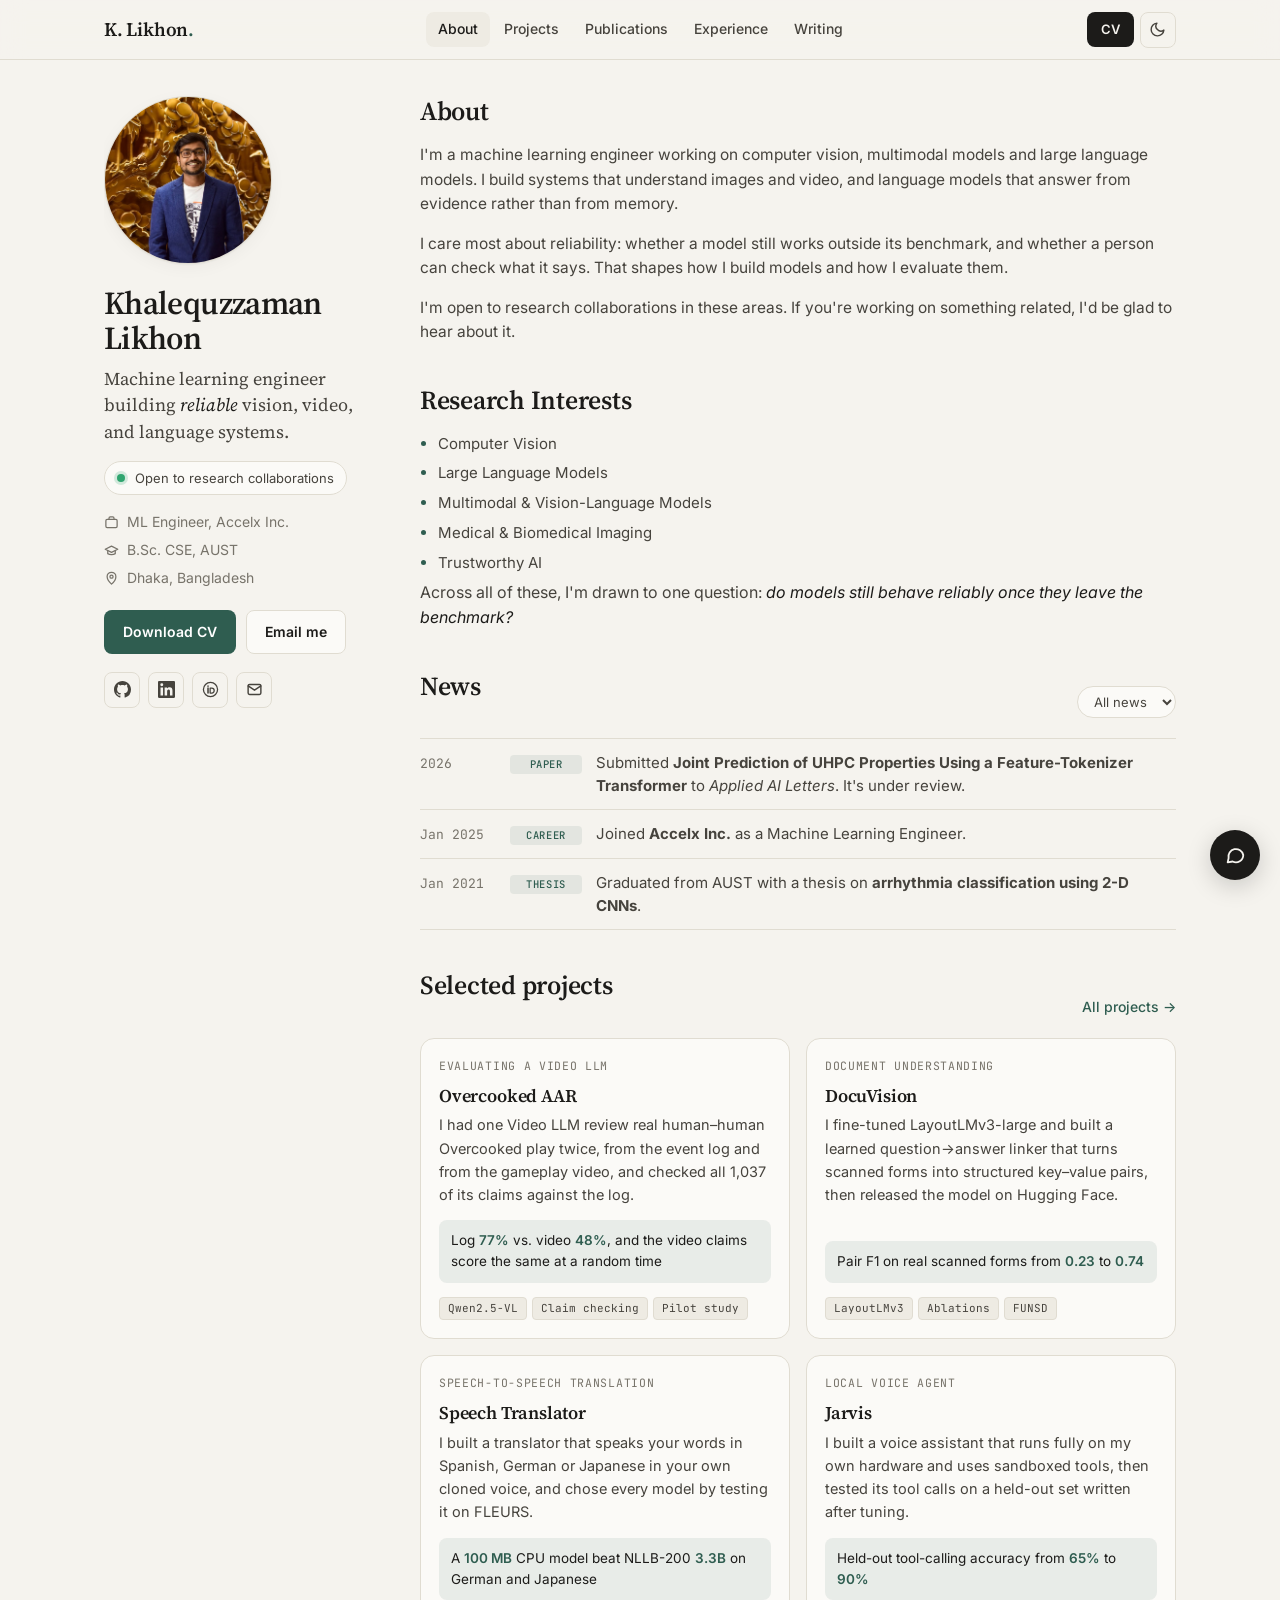
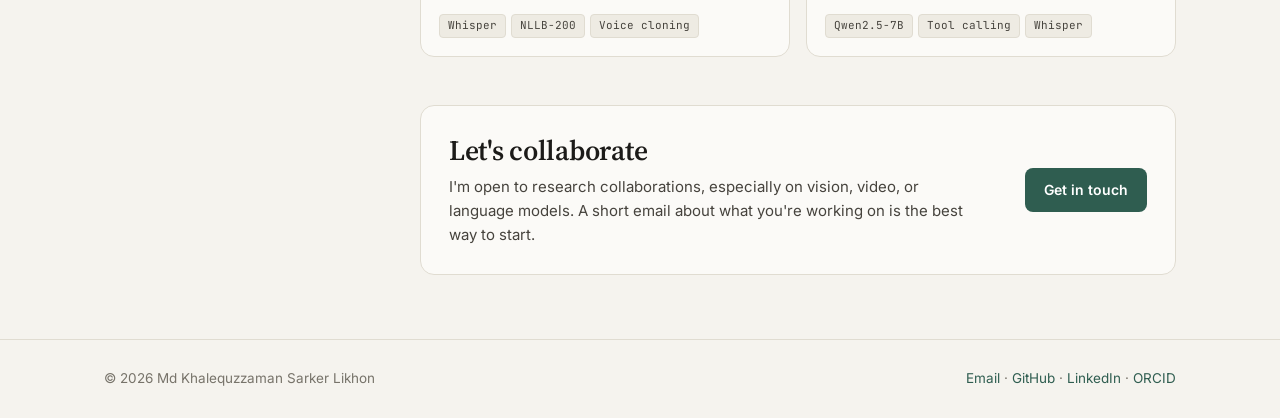
==== commit 0cb33d65: "research interest style changed horizontal -> vertical" ====
--- a/index.html
+++ b/index.html
@@ -113,12 +113,13 @@
       </section>
 
       <section class="section" id="research">
-        <h2 class="section-title">Research interests</h2>
-        <ul class="area-list" aria-label="Research areas">
-          <li>Computer vision and video understanding</li>
-          <li>Vision-language and multimodal models</li>
-          <li>Large language models and grounded generation</li>
-          <li>Reliable, verifiable AI</li>
+        <h2 class="section-title">Research Interests</h2>
+        <ul class="plain-list" aria-label="Research areas">
+          <li>Computer Vision</li>
+          <li>Large Language Models</li>
+          <li>Multimodal &amp; Vision-Language Models</li>
+          <li>Medical &amp; Biomedical Imaging</li>
+          <li>Trustworthy AI</li>
         </ul>
         <p class="research-note">Across all of these, I'm drawn to one question: <em>do models still behave reliably once they leave the benchmark?</em></p>
       </section>
@@ -212,5 +213,6 @@
   </footer>
 
   <script src="js/main.js"></script>
+  <script data-goatcounter="https://khalequzzamanlikhon.goatcounter.com/count" async src="//gc.zgo.at/count.js"></script>
 </body>
 </html>
--- a/css/style.css
+++ b/css/style.css
@@ -469,6 +469,8 @@
 
 /* ===== FOOTER ===== */
 .site-footer { border-top: 1px solid var(--border); padding: 28px 0; }
+.visit-count { color: var(--muted); }
+.visit-count b { font-family: var(--font-mono); font-weight: 500; color: var(--text-2); }
 .footer-inner {
   max-width: 1120px; margin: 0 auto; padding: 0 24px;
   display: flex; justify-content: space-between; align-items: center; gap: 16px; flex-wrap: wrap;
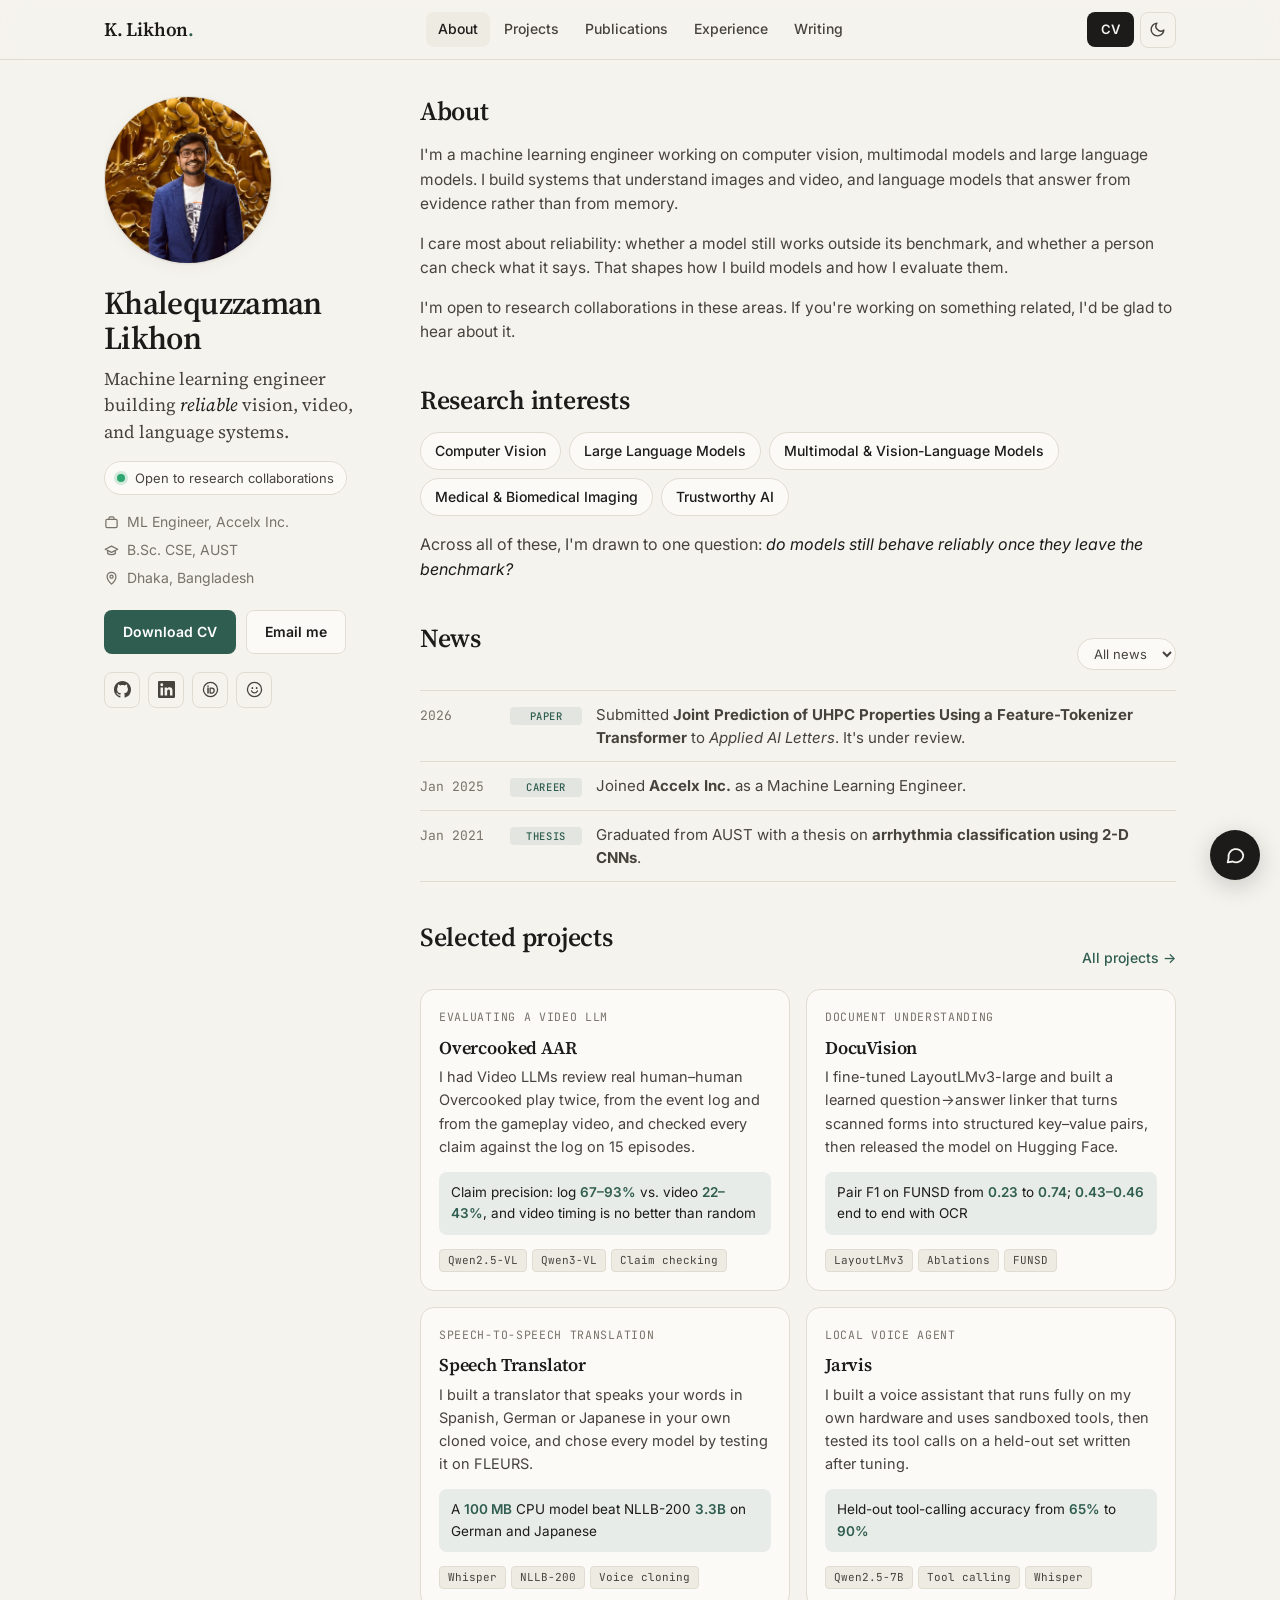
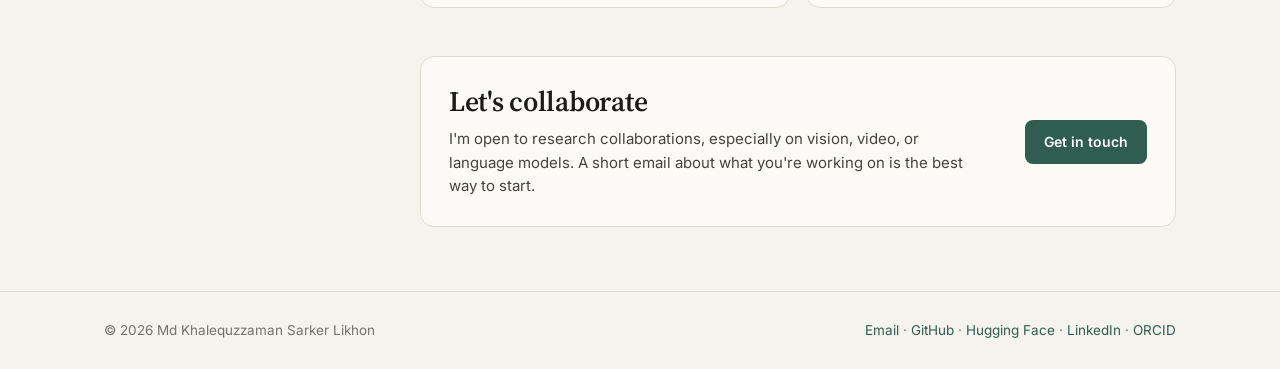
==== commit 0b3ccca2: "added updated project metadata, huggingface info" ====
--- a/index.html
+++ b/index.html
@@ -30,7 +30,8 @@
     "sameAs": [
       "https://github.com/khalequzzamanlikhon",
       "https://linkedin.com/in/khalequzzaman-likhon",
-      "https://orcid.org/0009-0002-7048-0727"
+      "https://orcid.org/0009-0002-7048-0727",
+      "https://huggingface.co/mksl-ai"
     ]
   }
   </script>
@@ -94,7 +95,7 @@
         <a class="icon-btn" href="https://github.com/khalequzzamanlikhon" target="_blank" rel="noopener" aria-label="GitHub"><svg viewBox="0 0 16 16" fill="currentColor"><path d="M8 0C3.58 0 0 3.58 0 8c0 3.54 2.29 6.53 5.47 7.59.4.07.55-.17.55-.38 0-.19-.01-.82-.01-1.49-2.01.37-2.53-.49-2.69-.94-.09-.23-.48-.94-.82-1.13-.28-.15-.68-.52-.01-.53.63-.01 1.08.58 1.23.82.72 1.21 1.87.87 2.33.66.07-.52.28-.87.51-1.07-1.78-.2-3.64-.89-3.64-3.95 0-.87.31-1.59.82-2.15-.08-.2-.36-1.02.08-2.12 0 0 .67-.21 2.2.82.64-.18 1.32-.27 2-.27.68 0 1.36.09 2 .27 1.53-1.04 2.2-.82 2.2-.82.44 1.1.16 1.92.08 2.12.51.56.82 1.27.82 2.15 0 3.07-1.87 3.75-3.65 3.95.29.25.54.73.54 1.48 0 1.07-.01 1.93-.01 2.2 0 .21.15.46.55.38A8.013 8.013 0 0016 8c0-4.42-3.58-8-8-8z"/></svg></a>
         <a class="icon-btn" href="https://linkedin.com/in/khalequzzaman-likhon" target="_blank" rel="noopener" aria-label="LinkedIn"><svg viewBox="0 0 24 24" fill="currentColor"><path d="M20.45 20.45h-3.56v-5.57c0-1.33-.02-3.04-1.85-3.04-1.85 0-2.14 1.45-2.14 2.94v5.67H9.35V9h3.41v1.56h.05c.48-.9 1.64-1.85 3.37-1.85 3.6 0 4.27 2.37 4.27 5.46v6.28zM5.34 7.43a2.06 2.06 0 1 1 0-4.13 2.06 2.06 0 0 1 0 4.13zM7.12 20.45H3.56V9h3.56v11.45zM22.23 0H1.77C.79 0 0 .77 0 1.73v20.54C0 23.23.79 24 1.77 24h20.45c.98 0 1.78-.77 1.78-1.73V1.73C24 .77 23.2 0 22.22 0z"/></svg></a>
         <a class="icon-btn" href="https://orcid.org/0009-0002-7048-0727" target="_blank" rel="noopener" aria-label="ORCID"><svg viewBox="0 0 24 24" fill="none" stroke="currentColor" stroke-width="1.8"><circle cx="12" cy="12" r="10"/><path d="M8.5 10v7M8.5 7.2v.1" stroke-linecap="round" stroke-width="2.2"/><path d="M11.5 10h2.2a3.5 3.5 0 0 1 0 7h-2.2z" stroke-linejoin="round"/></svg></a>
-        <a class="icon-btn" href="mailto:khalequzzamanlikhon@gmail.com" aria-label="Email"><svg viewBox="0 0 24 24" fill="none" stroke="currentColor" stroke-width="2" stroke-linecap="round" stroke-linejoin="round"><rect x="3" y="5" width="18" height="14" rx="2"/><path d="m3 7 9 6 9-6"/></svg></a>
+        <a class="icon-btn" href="https://huggingface.co/mksl-ai" target="_blank" rel="noopener" aria-label="Hugging Face"><svg viewBox="0 0 24 24" fill="none" stroke="currentColor" stroke-width="1.8" stroke-linecap="round" stroke-linejoin="round"><circle cx="12" cy="12" r="10"/><path d="M9 9.8v.4M15 9.8v.4" stroke-width="2.4"/><path d="M7.8 14c.9 1.9 2.4 2.9 4.2 2.9s3.3-1 4.2-2.9"/></svg></a>
       </div>
     </aside>
 
@@ -113,8 +114,8 @@
       </section>
 
       <section class="section" id="research">
-        <h2 class="section-title">Research Interests</h2>
-        <ul class="plain-list" aria-label="Research areas">
+        <h2 class="section-title">Research interests</h2>
+        <ul class="area-list" aria-label="Research areas">
           <li>Computer Vision</li>
           <li>Large Language Models</li>
           <li>Multimodal &amp; Vision-Language Models</li>
@@ -163,15 +164,15 @@
           <a class="card reveal" href="projects.html#overcooked">
             <span class="card-kicker">Evaluating a Video LLM</span>
             <h3>Overcooked AAR</h3>
-            <p>I had one Video LLM review real human–human Overcooked play twice, from the event log and from the gameplay video, and checked all 1,037 of its claims against the log.</p>
-            <div class="highlight">Log <b>77%</b> vs. video <b>48%</b>, and the video claims score the same at a random time</div>
-            <div class="stack"><span>Qwen2.5-VL</span><span>Claim checking</span><span>Pilot study</span></div>
+            <p>I had Video LLMs review real human–human Overcooked play twice, from the event log and from the gameplay video, and checked every claim against the log on 15 episodes.</p>
+            <div class="highlight">Claim precision: log <b>67–93%</b> vs. video <b>22–43%</b>, and video timing is no better than random</div>
+            <div class="stack"><span>Qwen2.5-VL</span><span>Qwen3-VL</span><span>Claim checking</span></div>
           </a>
           <a class="card reveal" href="projects.html#docuvision">
             <span class="card-kicker">Document understanding</span>
             <h3>DocuVision</h3>
             <p>I fine-tuned LayoutLMv3-large and built a learned question→answer linker that turns scanned forms into structured key–value pairs, then released the model on Hugging Face.</p>
-            <div class="highlight">Pair F1 on real scanned forms from <b>0.23</b> to <b>0.74</b></div>
+            <div class="highlight">Pair F1 on FUNSD from <b>0.23</b> to <b>0.74</b>; <b>0.43–0.46</b> end to end with OCR</div>
             <div class="stack"><span>LayoutLMv3</span><span>Ablations</span><span>FUNSD</span></div>
           </a>
           <a class="card reveal" href="projects.html#speechtranslator">
@@ -208,7 +209,7 @@
   <footer class="site-footer">
     <div class="footer-inner">
       <p>© <span id="year">2026</span> Md Khalequzzaman Sarker Likhon</p>
-      <p><a href="mailto:khalequzzamanlikhon@gmail.com">Email</a> · <a href="https://github.com/khalequzzamanlikhon" target="_blank" rel="noopener">GitHub</a> · <a href="https://linkedin.com/in/khalequzzaman-likhon" target="_blank" rel="noopener">LinkedIn</a> · <a href="https://orcid.org/0009-0002-7048-0727" target="_blank" rel="noopener">ORCID</a></p>
+      <p><a href="mailto:khalequzzamanlikhon@gmail.com">Email</a> · <a href="https://github.com/khalequzzamanlikhon" target="_blank" rel="noopener">GitHub</a> · <a href="https://huggingface.co/mksl-ai" target="_blank" rel="noopener">Hugging Face</a> · <a href="https://linkedin.com/in/khalequzzaman-likhon" target="_blank" rel="noopener">LinkedIn</a> · <a href="https://orcid.org/0009-0002-7048-0727" target="_blank" rel="noopener">ORCID</a></p>
     </div>
   </footer>
 
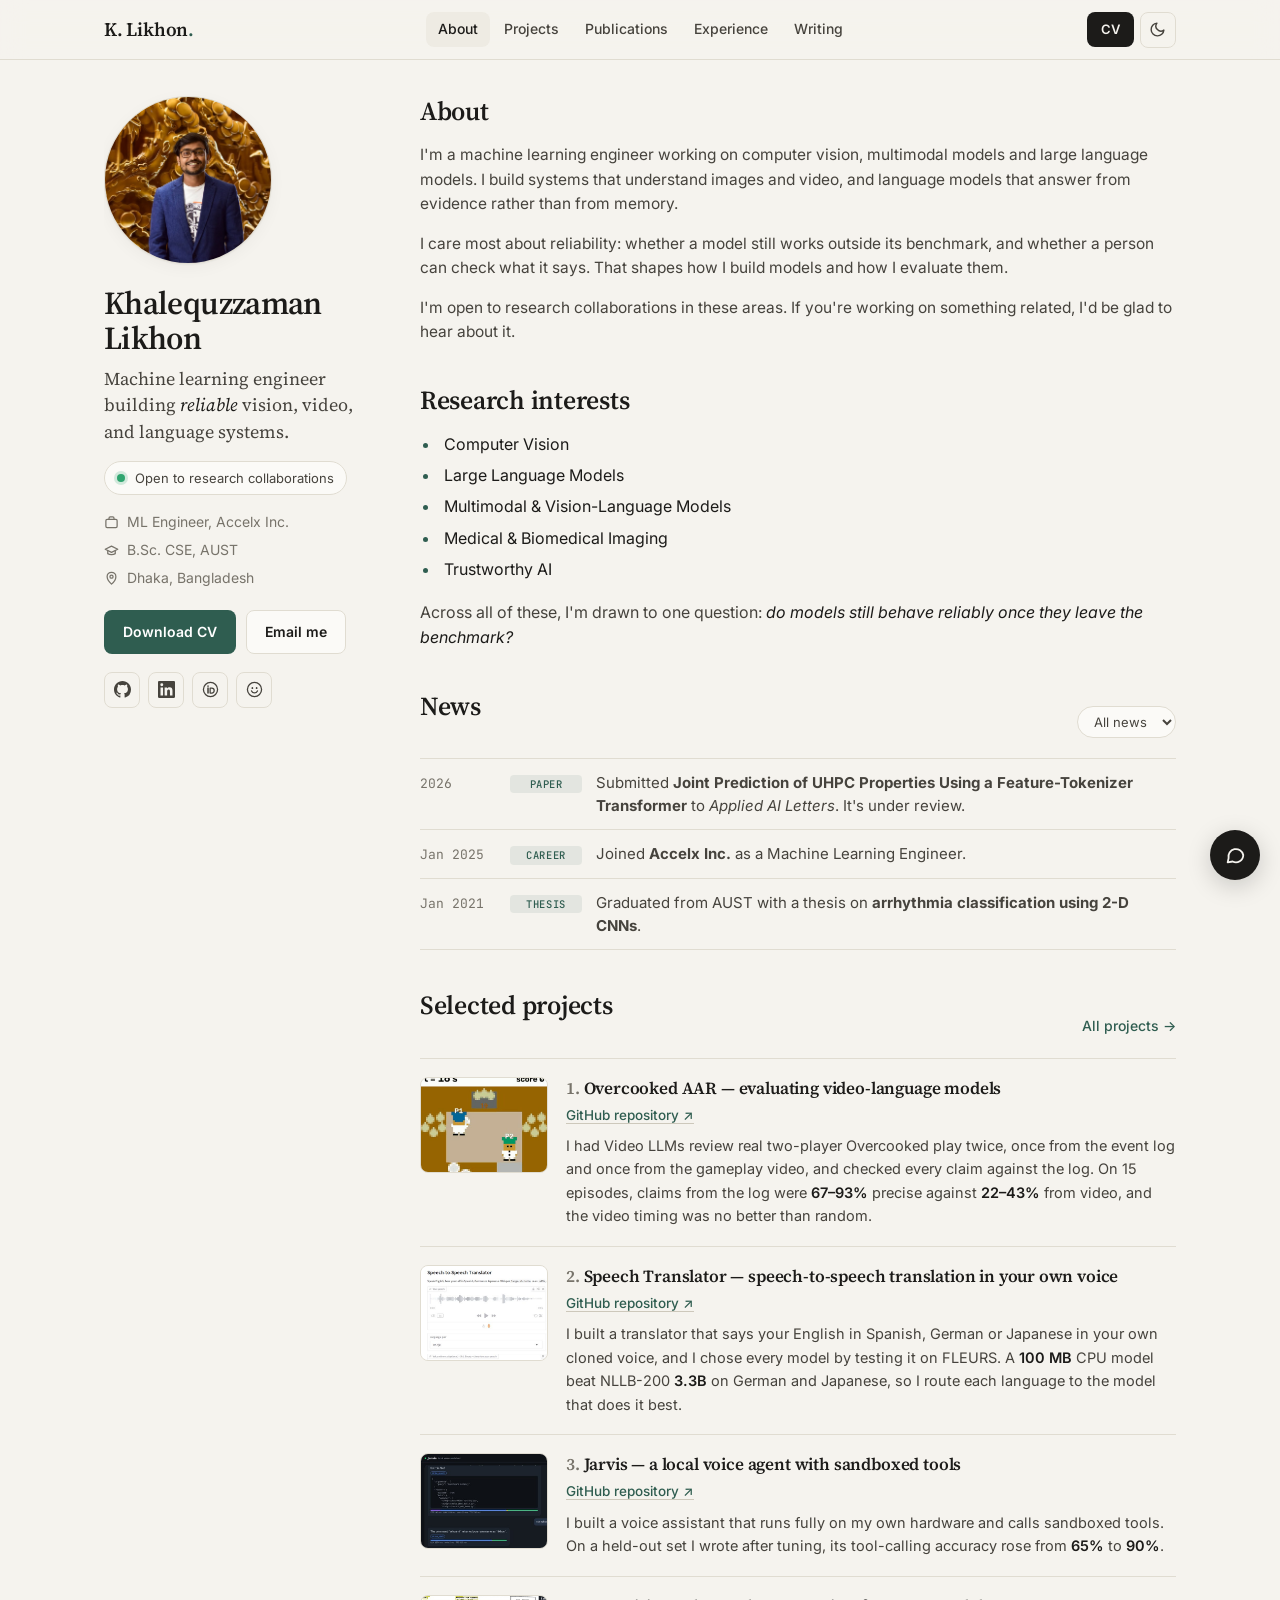
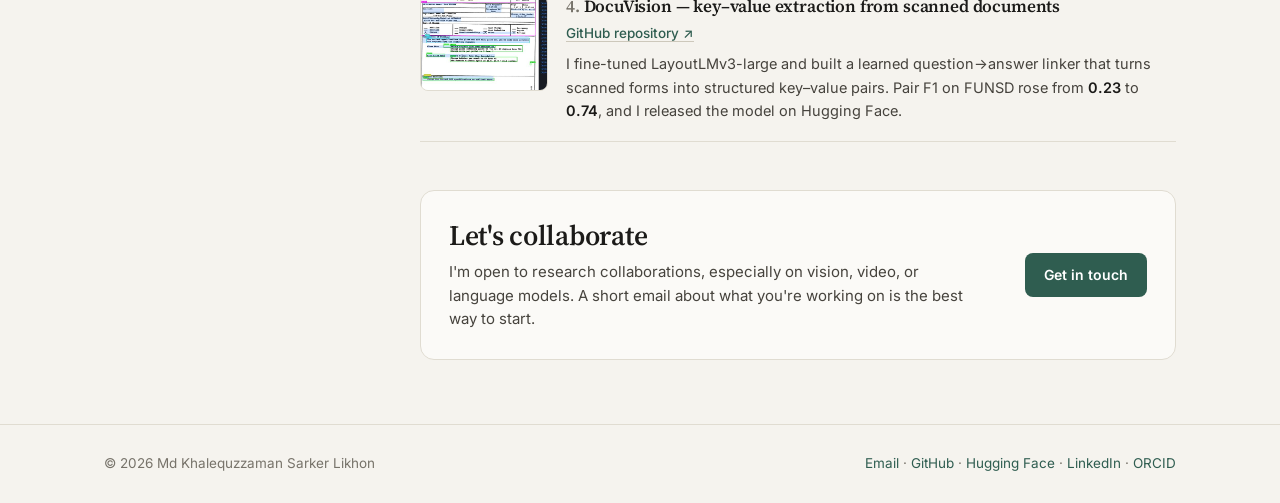
==== commit 9d995f3a: "projects: thumbnail list on home and projects page, add camvid and pneumonia; research interests as " ====
--- a/index.html
+++ b/index.html
@@ -115,7 +115,7 @@
 
       <section class="section" id="research">
         <h2 class="section-title">Research interests</h2>
-        <ul class="area-list" aria-label="Research areas">
+        <ul class="interest-list" aria-label="Research areas">
           <li>Computer Vision</li>
           <li>Large Language Models</li>
           <li>Multimodal &amp; Vision-Language Models</li>
@@ -160,36 +160,40 @@
           <a class="link-arrow" href="projects.html">All projects →</a>
         </div>
 
-        <div class="card-grid">
-          <a class="card reveal" href="projects.html#overcooked">
-            <span class="card-kicker">Evaluating a Video LLM</span>
-            <h3>Overcooked AAR</h3>
-            <p>I had Video LLMs review real human–human Overcooked play twice, from the event log and from the gameplay video, and checked every claim against the log on 15 episodes.</p>
-            <div class="highlight">Claim precision: log <b>67–93%</b> vs. video <b>22–43%</b>, and video timing is no better than random</div>
-            <div class="stack"><span>Qwen2.5-VL</span><span>Qwen3-VL</span><span>Claim checking</span></div>
-          </a>
-          <a class="card reveal" href="projects.html#docuvision">
-            <span class="card-kicker">Document understanding</span>
-            <h3>DocuVision</h3>
-            <p>I fine-tuned LayoutLMv3-large and built a learned question→answer linker that turns scanned forms into structured key–value pairs, then released the model on Hugging Face.</p>
-            <div class="highlight">Pair F1 on FUNSD from <b>0.23</b> to <b>0.74</b>; <b>0.43–0.46</b> end to end with OCR</div>
-            <div class="stack"><span>LayoutLMv3</span><span>Ablations</span><span>FUNSD</span></div>
-          </a>
-          <a class="card reveal" href="projects.html#speechtranslator">
-            <span class="card-kicker">Speech-to-speech translation</span>
-            <h3>Speech Translator</h3>
-            <p>I built a translator that speaks your words in Spanish, German or Japanese in your own cloned voice, and chose every model by testing it on FLEURS.</p>
-            <div class="highlight">A <b>100 MB</b> CPU model beat NLLB-200 <b>3.3B</b> on German and Japanese</div>
-            <div class="stack"><span>Whisper</span><span>NLLB-200</span><span>Voice cloning</span></div>
-          </a>
-          <a class="card reveal" href="projects.html#jarvis">
-            <span class="card-kicker">Local voice agent</span>
-            <h3>Jarvis</h3>
-            <p>I built a voice assistant that runs fully on my own hardware and uses sandboxed tools, then tested its tool calls on a held-out set written after tuning.</p>
-            <div class="highlight">Held-out tool-calling accuracy from <b>65%</b> to <b>90%</b></div>
-            <div class="stack"><span>Qwen2.5-7B</span><span>Tool calling</span><span>Whisper</span></div>
-          </a>
-        </div>
+        <ol class="project-list project-list-compact">
+          <li class="project-row reveal">
+            <a class="project-thumb" href="projects.html#overcooked" tabindex="-1" aria-hidden="true"><img src="assets/projects/overcooked.jpg" alt="" width="480" height="360" loading="lazy"></a>
+            <div class="project-body">
+              <h3><span class="project-num">1.</span> <a href="projects.html#overcooked">Overcooked AAR — evaluating video-language models</a></h3>
+              <a class="repo-link" href="https://github.com/khalequzzamanlikhon/overcooked_AAR" target="_blank" rel="noopener">GitHub repository ↗</a>
+              <p>I had Video LLMs review real two-player Overcooked play twice, once from the event log and once from the gameplay video, and checked every claim against the log. On 15 episodes, claims from the log were <strong>67–93%</strong> precise against <strong>22–43%</strong> from video, and the video timing was no better than random.</p>
+            </div>
+          </li>
+          <li class="project-row reveal">
+            <a class="project-thumb" href="projects.html#speechtranslator" tabindex="-1" aria-hidden="true"><img src="assets/projects/speech-translator.jpg" alt="" width="480" height="360" loading="lazy"></a>
+            <div class="project-body">
+              <h3><span class="project-num">2.</span> <a href="projects.html#speechtranslator">Speech Translator — speech-to-speech translation in your own voice</a></h3>
+              <a class="repo-link" href="https://github.com/khalequzzamanlikhon/speech_translator" target="_blank" rel="noopener">GitHub repository ↗</a>
+              <p>I built a translator that says your English in Spanish, German or Japanese in your own cloned voice, and I chose every model by testing it on FLEURS. A <strong>100 MB</strong> CPU model beat NLLB-200 <strong>3.3B</strong> on German and Japanese, so I route each language to the model that does it best.</p>
+            </div>
+          </li>
+          <li class="project-row reveal">
+            <a class="project-thumb" href="projects.html#jarvis" tabindex="-1" aria-hidden="true"><img src="assets/projects/jarvis.jpg" alt="" width="480" height="360" loading="lazy"></a>
+            <div class="project-body">
+              <h3><span class="project-num">3.</span> <a href="projects.html#jarvis">Jarvis — a local voice agent with sandboxed tools</a></h3>
+              <a class="repo-link" href="https://github.com/khalequzzamanlikhon/jarvis_voice_assistant" target="_blank" rel="noopener">GitHub repository ↗</a>
+              <p>I built a voice assistant that runs fully on my own hardware and calls sandboxed tools. On a held-out set I wrote after tuning, its tool-calling accuracy rose from <strong>65%</strong> to <strong>90%</strong>.</p>
+            </div>
+          </li>
+          <li class="project-row reveal">
+            <a class="project-thumb" href="projects.html#docuvision" tabindex="-1" aria-hidden="true"><img src="assets/projects/docuvision.jpg" alt="" width="480" height="360" loading="lazy"></a>
+            <div class="project-body">
+              <h3><span class="project-num">4.</span> <a href="projects.html#docuvision">DocuVision — key–value extraction from scanned documents</a></h3>
+              <a class="repo-link" href="https://github.com/khalequzzamanlikhon/docuvision" target="_blank" rel="noopener">GitHub repository ↗</a>
+              <p>I fine-tuned LayoutLMv3-large and built a learned question→answer linker that turns scanned forms into structured key–value pairs. Pair F1 on FUNSD rose from <strong>0.23</strong> to <strong>0.74</strong>, and I released the model on Hugging Face.</p>
+            </div>
+          </li>
+        </ol>
       </section>
 
       <section id="contact">
--- a/css/style.css
+++ b/css/style.css
@@ -308,13 +308,10 @@
 .news-item .tag { margin: 0; text-align: center; }
 .news-text { color: var(--text-2); font-size: 15px; line-height: 1.55; }
 
-/* Research areas list */
-.area-list { list-style: none; display: flex; flex-wrap: wrap; gap: 8px; margin: 18px 0 22px; }
-.area-list li {
-  font-size: 14px; font-weight: 500; color: var(--text);
-  padding: 7px 14px; border-radius: 100px;
-  background: var(--surface); border: 1px solid var(--border);
-}
+/* Research areas list: one bullet per line */
+.interest-list { margin: 0 0 18px 20px; display: grid; gap: 6px; }
+.interest-list li { font-size: 16px; color: var(--text); padding-left: 4px; }
+.interest-list li::marker { color: var(--accent); }
 .subhead { font-size: 18px; margin: 8px 0 14px; }
 .interest .interest-num { margin-bottom: 10px; color: var(--accent); }
 .interest .interest-q { margin-bottom: 12px; }
@@ -377,6 +374,42 @@
 .project ul { margin: 6px 0 0 18px; color: var(--text-2); font-size: 15px; }
 .project li { margin-bottom: 6px; }
 .project li::marker { color: var(--accent); }
+
+/* Project rows: thumbnail on the left, title, repo link and summary on the right */
+.project-list { list-style: none; border-top: 1px solid var(--border); }
+.project-row {
+  display: grid; grid-template-columns: 150px minmax(0, 1fr); gap: 20px; align-items: start;
+  padding: 22px 0; border-bottom: 1px solid var(--border);
+}
+.project-thumb {
+  display: block; aspect-ratio: 4 / 3; overflow: hidden;
+  border-radius: var(--radius); border: 1px solid var(--border); background: var(--surface-2);
+}
+.project-thumb img { width: 100%; height: 100%; object-fit: cover; transition: transform .3s ease; }
+.project-thumb:hover img { transform: scale(1.04); }
+.project-body h3 { font-size: 18.5px; line-height: 1.3; margin-bottom: 4px; }
+.project-body h3 a { color: var(--text); }
+.project-body h3 a:hover { color: var(--accent); }
+.project-num { color: var(--muted); }
+.repo-links { display: flex; flex-wrap: wrap; gap: 0 18px; }
+.repo-link {
+  display: inline-block; margin-bottom: 8px;
+  font-size: 13.5px; font-weight: 500;
+  text-decoration: underline; text-decoration-color: var(--border-strong); text-underline-offset: 3px;
+}
+.repo-link:hover { text-decoration-color: currentColor; }
+.project-body p { color: var(--text-2); font-size: 15px; line-height: 1.62; }
+.project-body p strong { color: var(--text); font-weight: 600; }
+.project-body .stack { margin-top: 12px; }
+
+.project-list-compact .project-row { grid-template-columns: 128px minmax(0, 1fr); gap: 18px; padding: 18px 0; }
+.project-list-compact .project-body h3 { font-size: 17px; }
+.project-list-compact .project-body p { font-size: 14.5px; }
+
+@media (max-width: 520px) {
+  .project-row, .project-list-compact .project-row { grid-template-columns: 92px minmax(0, 1fr); gap: 14px; }
+  .project-body h3, .project-list-compact .project-body h3 { font-size: 16.5px; }
+}
 
 .badge {
   font-family: var(--font-mono); font-size: 11px; font-weight: 500;
@@ -529,7 +562,6 @@
 .home-content .section:first-child { padding-top: 0; }
 .home-content .section-title { font-size: 26px; margin-bottom: 16px; }
 .home-content .section-head { margin-bottom: 20px; }
-.home-content .area-list { margin: 0 0 16px; }
 .home-content .contact { margin-top: 48px; }
 .research-note { color: var(--text-2); font-size: 16px; }
 .research-note em { color: var(--text); }
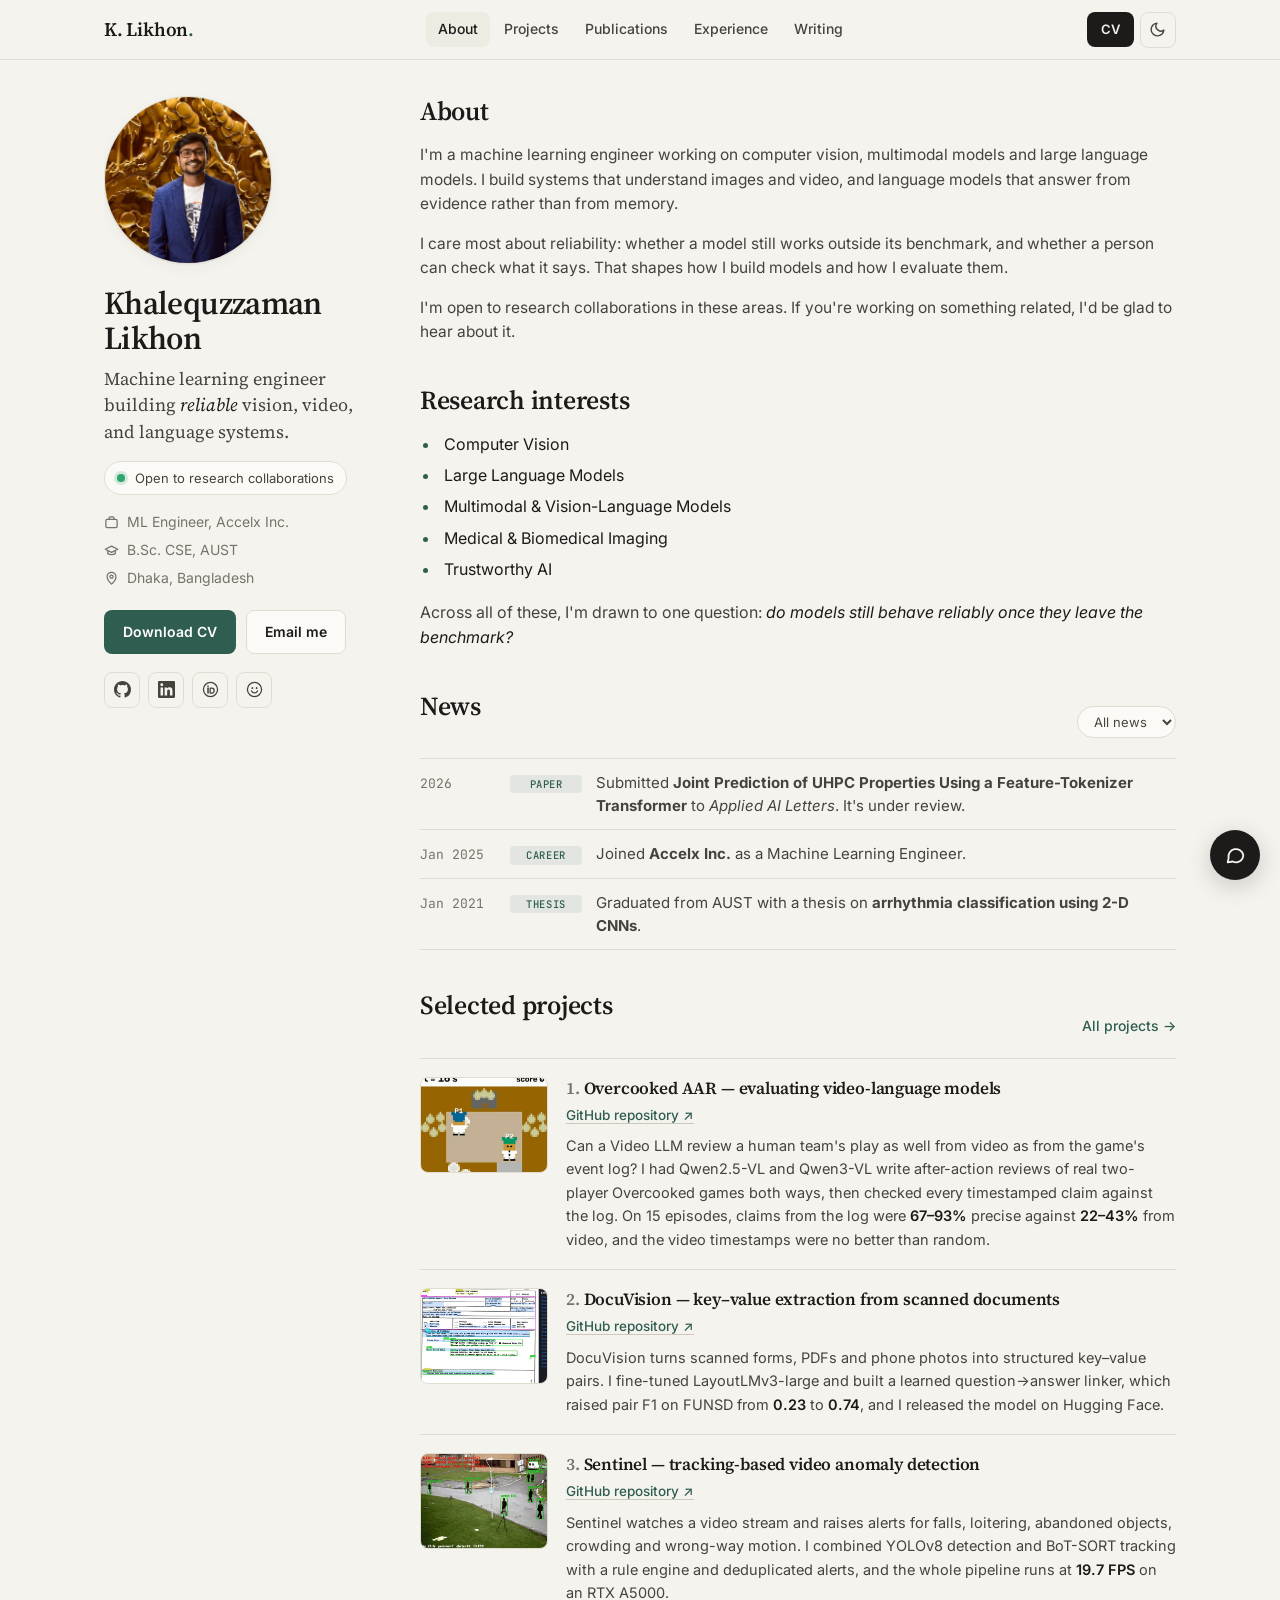
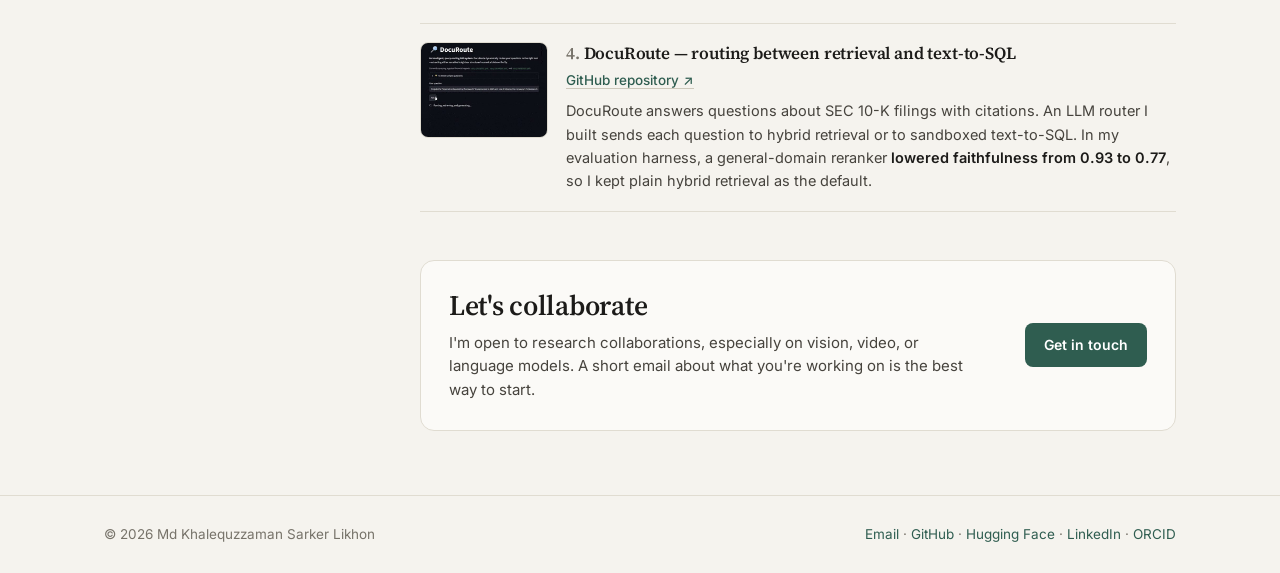
==== commit e2f73572: "home: overcooked, docuvision, sentinel, docuroute; projects page reordered to match" ====
--- a/index.html
+++ b/index.html
@@ -166,31 +166,31 @@
             <div class="project-body">
               <h3><span class="project-num">1.</span> <a href="projects.html#overcooked">Overcooked AAR — evaluating video-language models</a></h3>
               <a class="repo-link" href="https://github.com/khalequzzamanlikhon/overcooked_AAR" target="_blank" rel="noopener">GitHub repository ↗</a>
-              <p>I had Video LLMs review real two-player Overcooked play twice, once from the event log and once from the gameplay video, and checked every claim against the log. On 15 episodes, claims from the log were <strong>67–93%</strong> precise against <strong>22–43%</strong> from video, and the video timing was no better than random.</p>
-            </div>
-          </li>
-          <li class="project-row reveal">
-            <a class="project-thumb" href="projects.html#speechtranslator" tabindex="-1" aria-hidden="true"><img src="assets/projects/speech-translator.jpg" alt="" width="480" height="360" loading="lazy"></a>
-            <div class="project-body">
-              <h3><span class="project-num">2.</span> <a href="projects.html#speechtranslator">Speech Translator — speech-to-speech translation in your own voice</a></h3>
-              <a class="repo-link" href="https://github.com/khalequzzamanlikhon/speech_translator" target="_blank" rel="noopener">GitHub repository ↗</a>
-              <p>I built a translator that says your English in Spanish, German or Japanese in your own cloned voice, and I chose every model by testing it on FLEURS. A <strong>100 MB</strong> CPU model beat NLLB-200 <strong>3.3B</strong> on German and Japanese, so I route each language to the model that does it best.</p>
-            </div>
-          </li>
-          <li class="project-row reveal">
-            <a class="project-thumb" href="projects.html#jarvis" tabindex="-1" aria-hidden="true"><img src="assets/projects/jarvis.jpg" alt="" width="480" height="360" loading="lazy"></a>
-            <div class="project-body">
-              <h3><span class="project-num">3.</span> <a href="projects.html#jarvis">Jarvis — a local voice agent with sandboxed tools</a></h3>
-              <a class="repo-link" href="https://github.com/khalequzzamanlikhon/jarvis_voice_assistant" target="_blank" rel="noopener">GitHub repository ↗</a>
-              <p>I built a voice assistant that runs fully on my own hardware and calls sandboxed tools. On a held-out set I wrote after tuning, its tool-calling accuracy rose from <strong>65%</strong> to <strong>90%</strong>.</p>
+              <p>Can a Video LLM review a human team's play as well from video as from the game's event log? I had Qwen2.5-VL and Qwen3-VL write after-action reviews of real two-player Overcooked games both ways, then checked every timestamped claim against the log. On 15 episodes, claims from the log were <strong>67–93%</strong> precise against <strong>22–43%</strong> from video, and the video timestamps were no better than random.</p>
             </div>
           </li>
           <li class="project-row reveal">
             <a class="project-thumb" href="projects.html#docuvision" tabindex="-1" aria-hidden="true"><img src="assets/projects/docuvision.jpg" alt="" width="480" height="360" loading="lazy"></a>
             <div class="project-body">
-              <h3><span class="project-num">4.</span> <a href="projects.html#docuvision">DocuVision — key–value extraction from scanned documents</a></h3>
+              <h3><span class="project-num">2.</span> <a href="projects.html#docuvision">DocuVision — key–value extraction from scanned documents</a></h3>
               <a class="repo-link" href="https://github.com/khalequzzamanlikhon/docuvision" target="_blank" rel="noopener">GitHub repository ↗</a>
-              <p>I fine-tuned LayoutLMv3-large and built a learned question→answer linker that turns scanned forms into structured key–value pairs. Pair F1 on FUNSD rose from <strong>0.23</strong> to <strong>0.74</strong>, and I released the model on Hugging Face.</p>
+              <p>DocuVision turns scanned forms, PDFs and phone photos into structured key–value pairs. I fine-tuned LayoutLMv3-large and built a learned question→answer linker, which raised pair F1 on FUNSD from <strong>0.23</strong> to <strong>0.74</strong>, and I released the model on Hugging Face.</p>
+            </div>
+          </li>
+          <li class="project-row reveal">
+            <a class="project-thumb" href="projects.html#sentinel" tabindex="-1" aria-hidden="true"><img src="assets/projects/sentinel.jpg" alt="" width="480" height="360" loading="lazy"></a>
+            <div class="project-body">
+              <h3><span class="project-num">3.</span> <a href="projects.html#sentinel">Sentinel — tracking-based video anomaly detection</a></h3>
+              <a class="repo-link" href="https://github.com/khalequzzamanlikhon/sentinel-video-anomaly-detection" target="_blank" rel="noopener">GitHub repository ↗</a>
+              <p>Sentinel watches a video stream and raises alerts for falls, loitering, abandoned objects, crowding and wrong-way motion. I combined YOLOv8 detection and BoT-SORT tracking with a rule engine and deduplicated alerts, and the whole pipeline runs at <strong>19.7 FPS</strong> on an RTX A5000.</p>
+            </div>
+          </li>
+          <li class="project-row reveal">
+            <a class="project-thumb" href="projects.html#docuroute" tabindex="-1" aria-hidden="true"><img src="assets/projects/docuroute.jpg" alt="" width="480" height="360" loading="lazy"></a>
+            <div class="project-body">
+              <h3><span class="project-num">4.</span> <a href="projects.html#docuroute">DocuRoute — routing between retrieval and text-to-SQL</a></h3>
+              <a class="repo-link" href="https://github.com/khalequzzamanlikhon/DocuRoute" target="_blank" rel="noopener">GitHub repository ↗</a>
+              <p>DocuRoute answers questions about SEC 10-K filings with citations. An LLM router I built sends each question to hybrid retrieval or to sandboxed text-to-SQL. In my evaluation harness, a general-domain reranker <strong>lowered faithfulness from 0.93 to 0.77</strong>, so I kept plain hybrid retrieval as the default.</p>
             </div>
           </li>
         </ol>
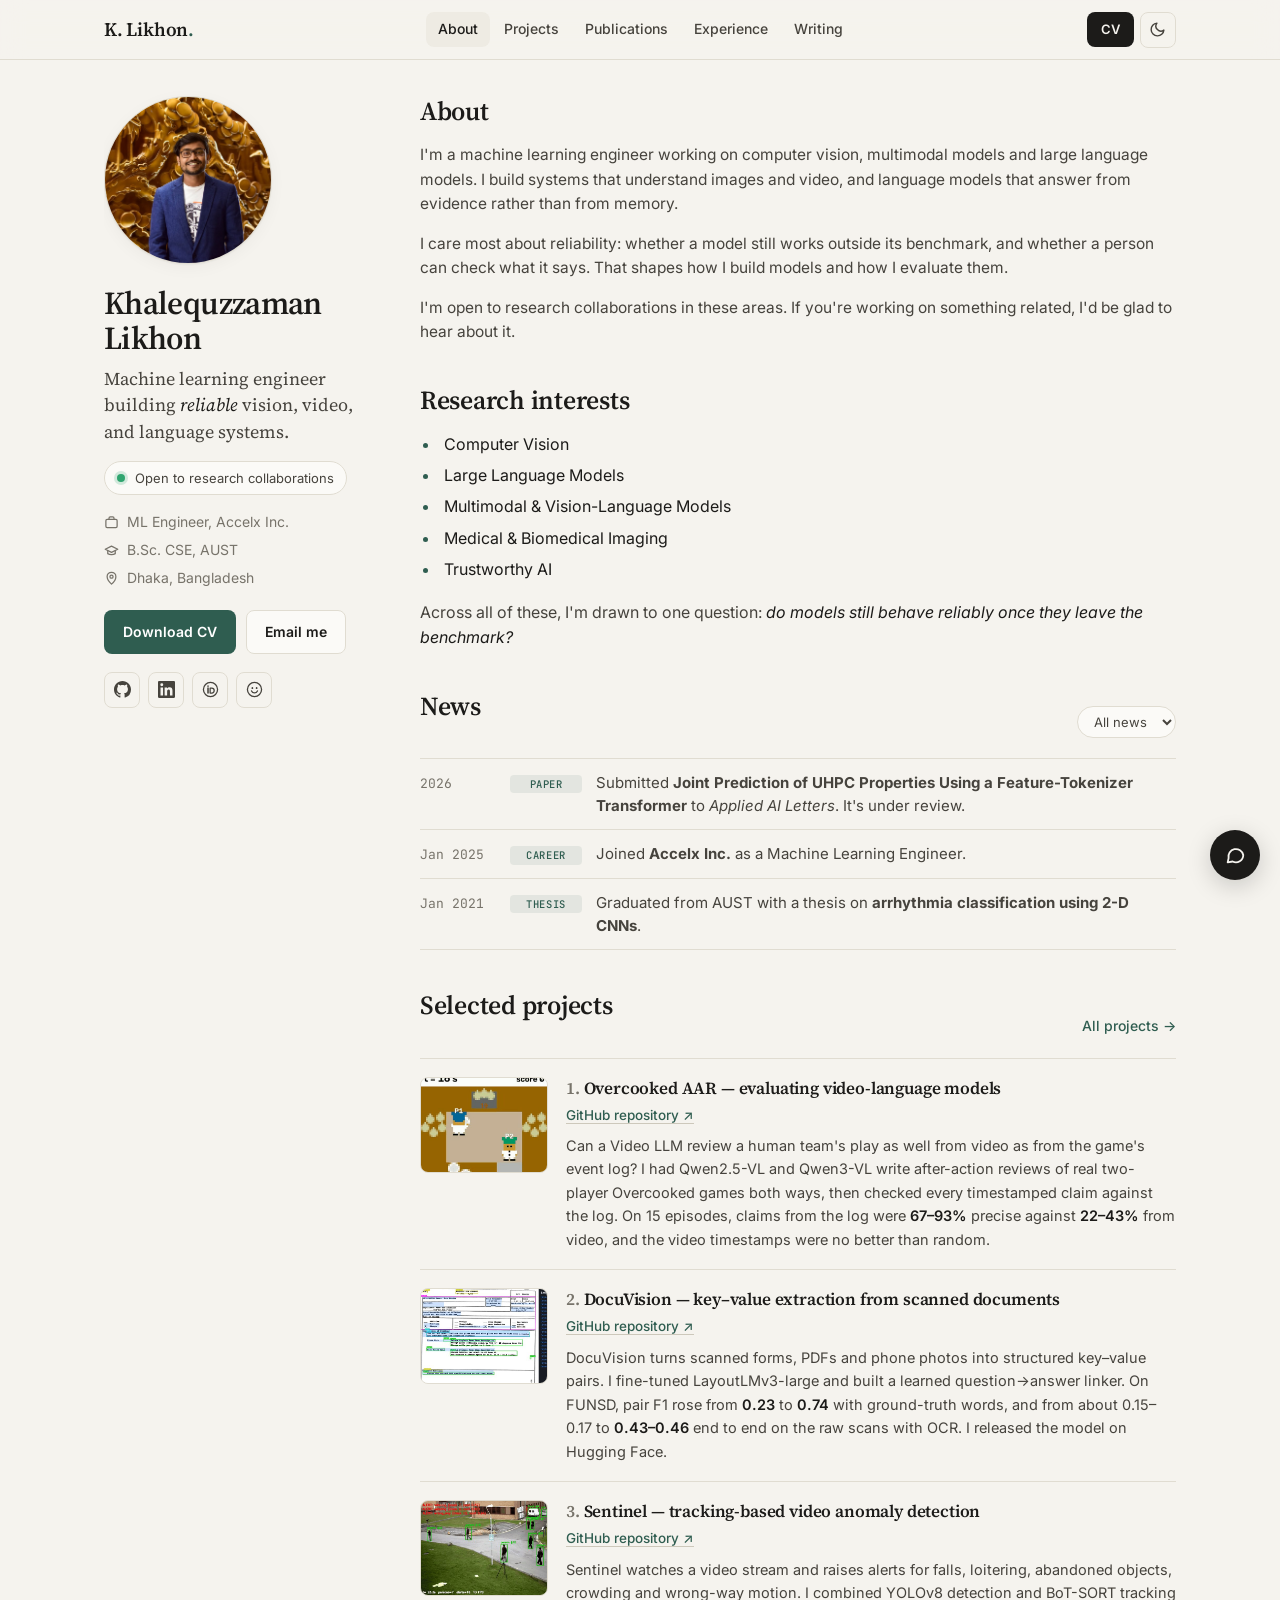
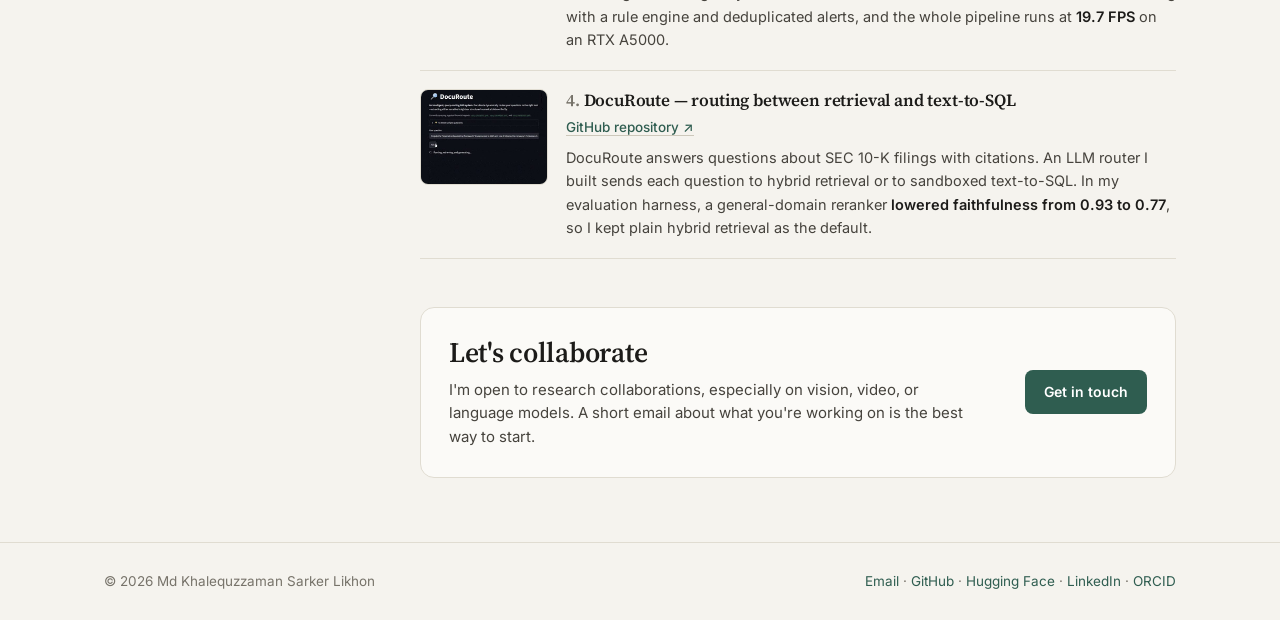
==== commit 05ae456b: "home: docuvision f1 split into ground-truth words and end-to-end ocr" ====
--- a/index.html
+++ b/index.html
@@ -174,7 +174,7 @@
             <div class="project-body">
               <h3><span class="project-num">2.</span> <a href="projects.html#docuvision">DocuVision — key–value extraction from scanned documents</a></h3>
               <a class="repo-link" href="https://github.com/khalequzzamanlikhon/docuvision" target="_blank" rel="noopener">GitHub repository ↗</a>
-              <p>DocuVision turns scanned forms, PDFs and phone photos into structured key–value pairs. I fine-tuned LayoutLMv3-large and built a learned question→answer linker, which raised pair F1 on FUNSD from <strong>0.23</strong> to <strong>0.74</strong>, and I released the model on Hugging Face.</p>
+              <p>DocuVision turns scanned forms, PDFs and phone photos into structured key–value pairs. I fine-tuned LayoutLMv3-large and built a learned question→answer linker. On FUNSD, pair F1 rose from <strong>0.23</strong> to <strong>0.74</strong> with ground-truth words, and from about 0.15–0.17 to <strong>0.43–0.46</strong> end to end on the raw scans with OCR. I released the model on Hugging Face.</p>
             </div>
           </li>
           <li class="project-row reveal">
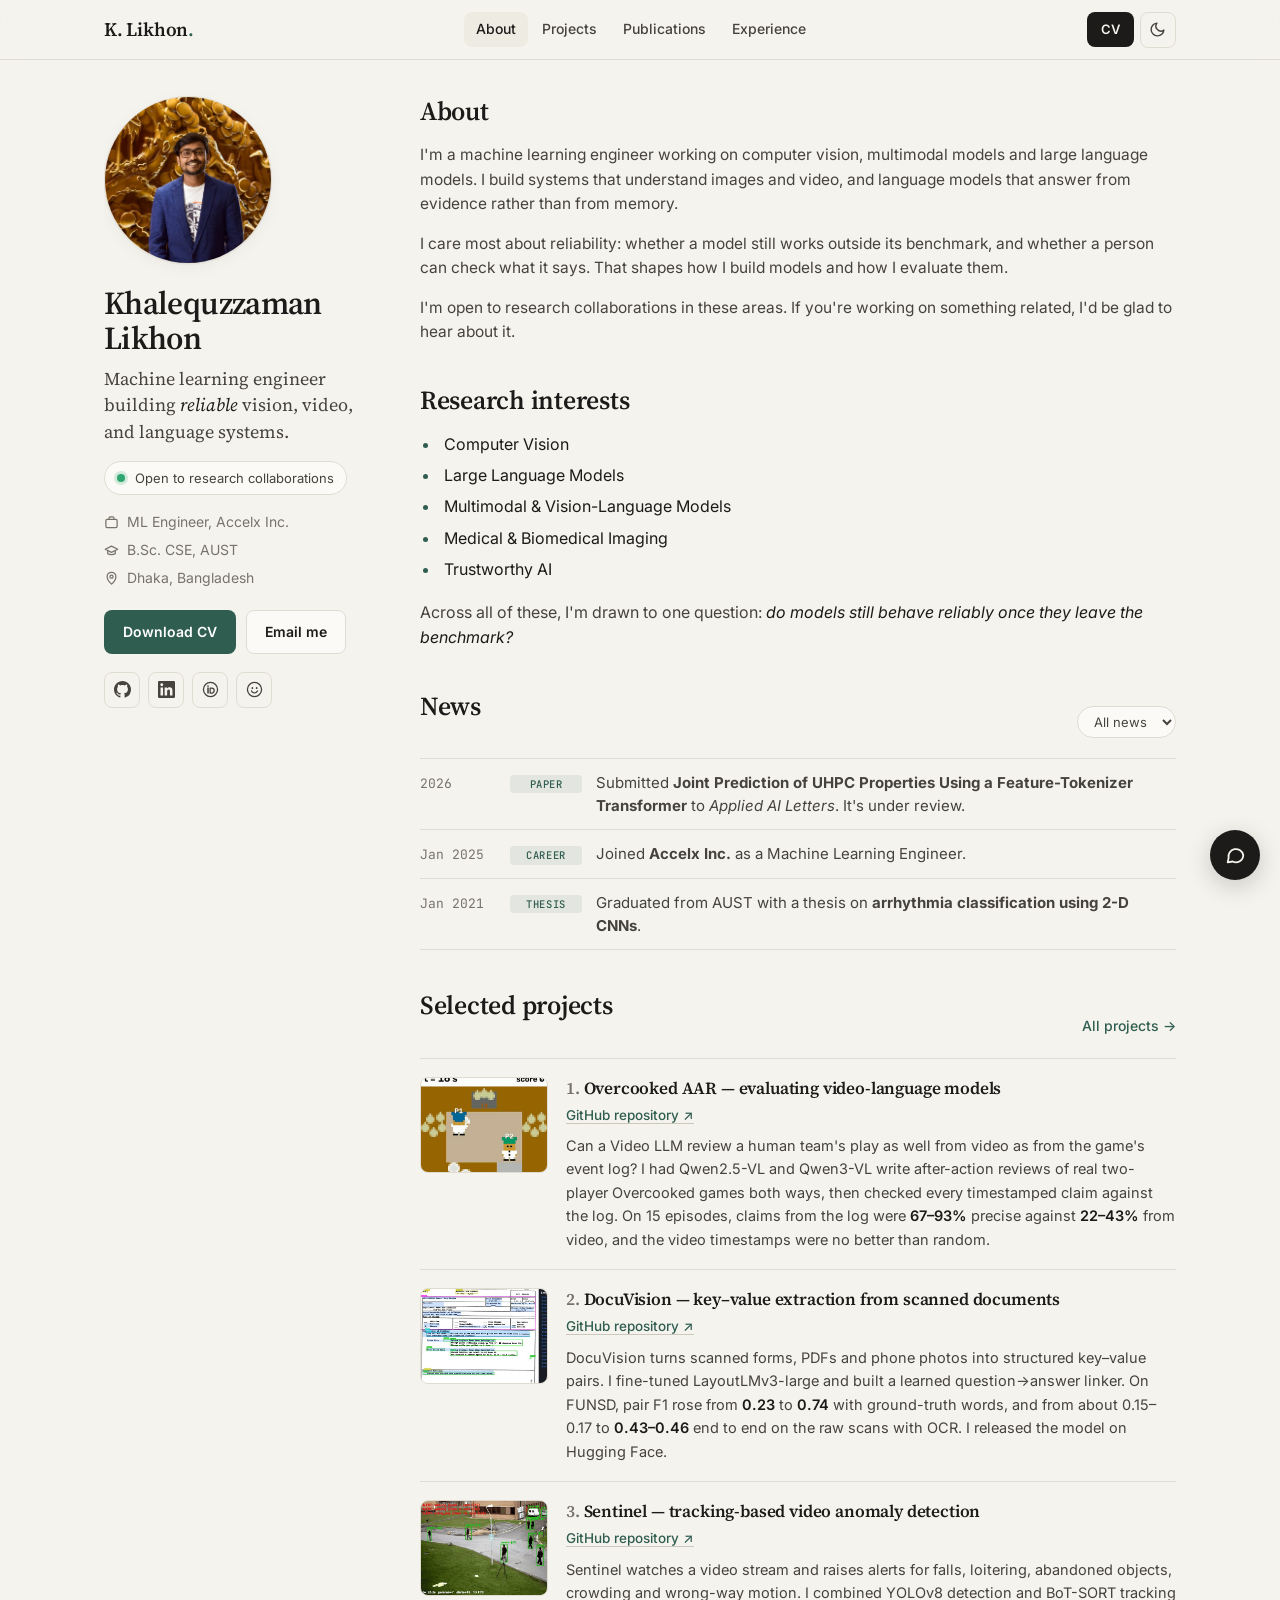
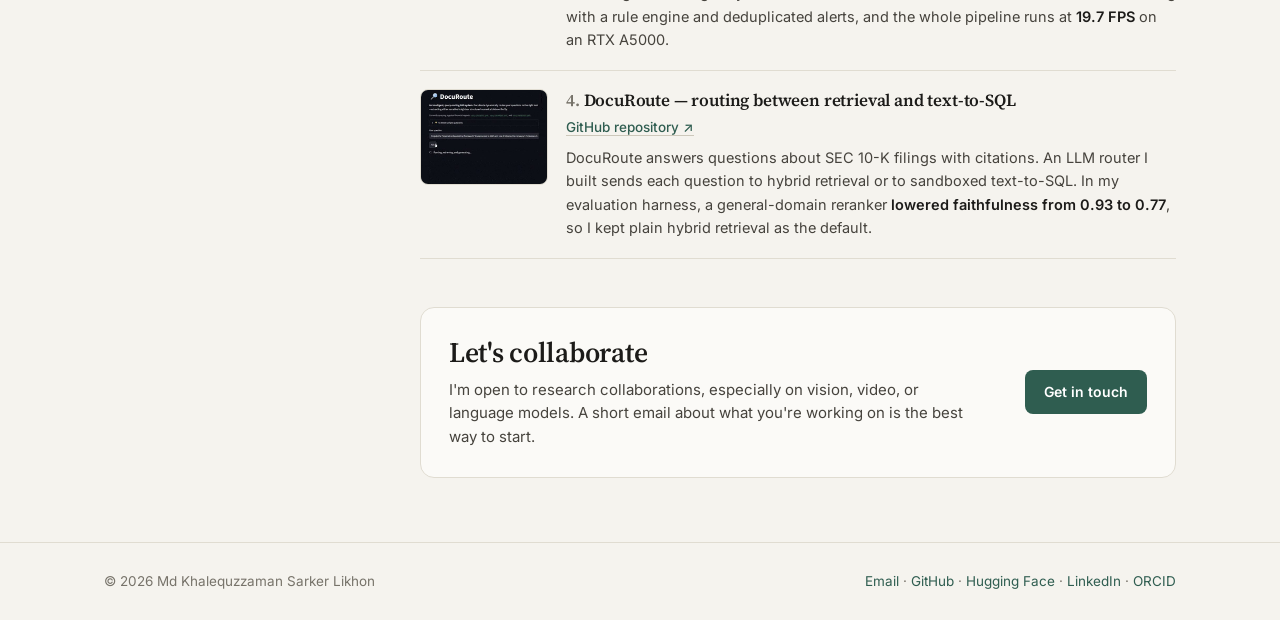
==== commit 0cca3c10: "cv updated; chat answers corrected, phd and jobs replies added; llm skills on experience; writing hi" ====
--- a/index.html
+++ b/index.html
@@ -10,7 +10,7 @@
   <meta property="og:type" content="profile">
   <meta property="og:title" content="Khalequzzaman Likhon — Machine Learning Engineer &amp; Researcher">
   <meta property="og:description" content="Computer vision, real-time video understanding, LLMs, and multimodal learning, built to be reliable.">
-  <meta property="og:image" content="assets/profile.jpg">
+  <meta property="og:image" content="https://khalequzzamanlikhon.github.io/assets/profile.jpg">
   <meta name="twitter:card" content="summary">
   <script>(function(){var t;try{t=localStorage.getItem('theme')}catch(e){}if(!t){t=window.matchMedia&&matchMedia('(prefers-color-scheme: dark)').matches?'dark':'light'}document.documentElement.setAttribute('data-theme',t)})();</script>
   <link rel="stylesheet" href="css/style.css">
@@ -47,7 +47,7 @@
         <li><a href="projects.html">Projects</a></li>
         <li><a href="publications.html">Publications</a></li>
         <li><a href="experience.html">Experience</a></li>
-        <li><a href="blog.html">Writing</a></li>
+        <!-- Writing hidden until the first post is published: <li><a href="blog.html">Writing</a></li> -->
       </ul>
       <div class="nav-actions">
         <a class="btn-cv" href="khalequzzamanlikhon_cv.pdf" target="_blank" rel="noopener">CV</a>
@@ -67,7 +67,7 @@
       <li><a href="projects.html">Projects</a></li>
       <li><a href="publications.html">Publications</a></li>
       <li><a href="experience.html">Experience</a></li>
-      <li><a href="blog.html">Writing</a></li>
+      <!-- Writing hidden until the first post is published: <li><a href="blog.html">Writing</a></li> -->
       <li><a href="khalequzzamanlikhon_cv.pdf" target="_blank" rel="noopener">CV (PDF)</a></li>
     </ul>
   </div>
